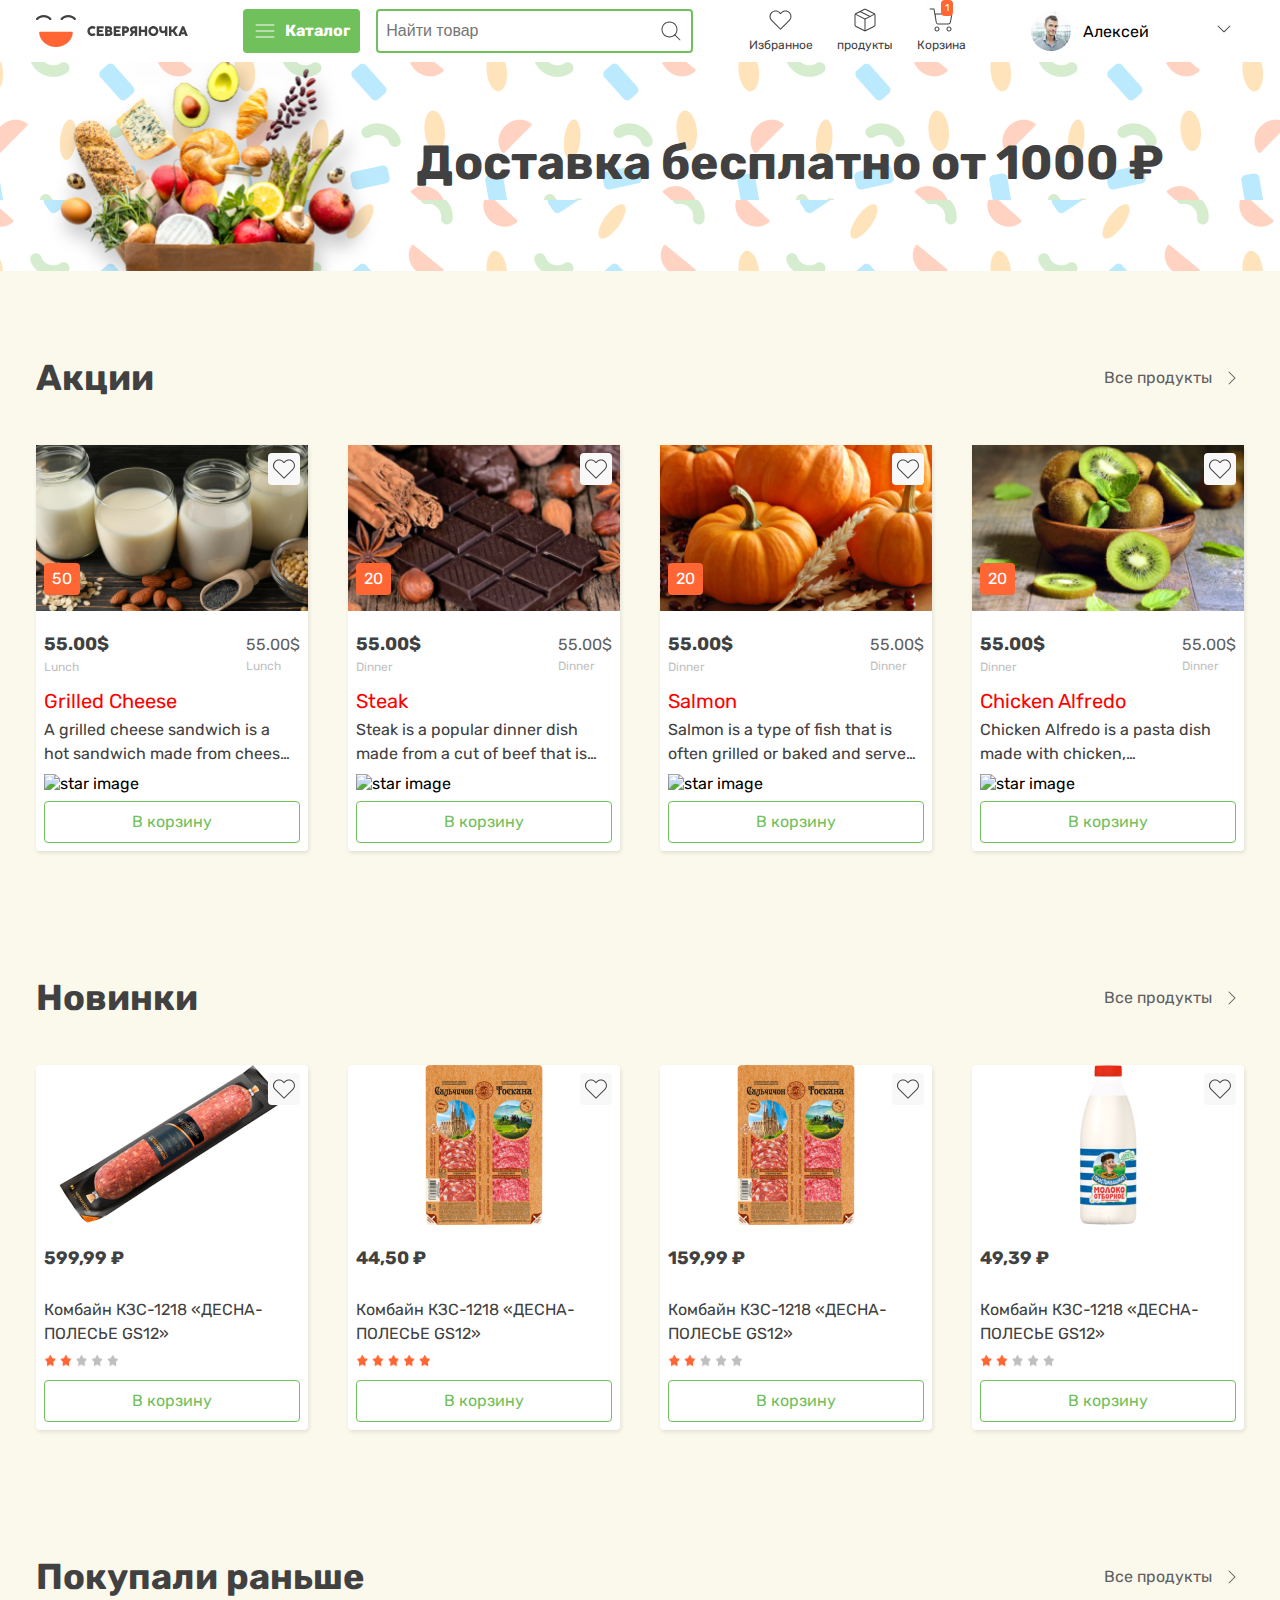
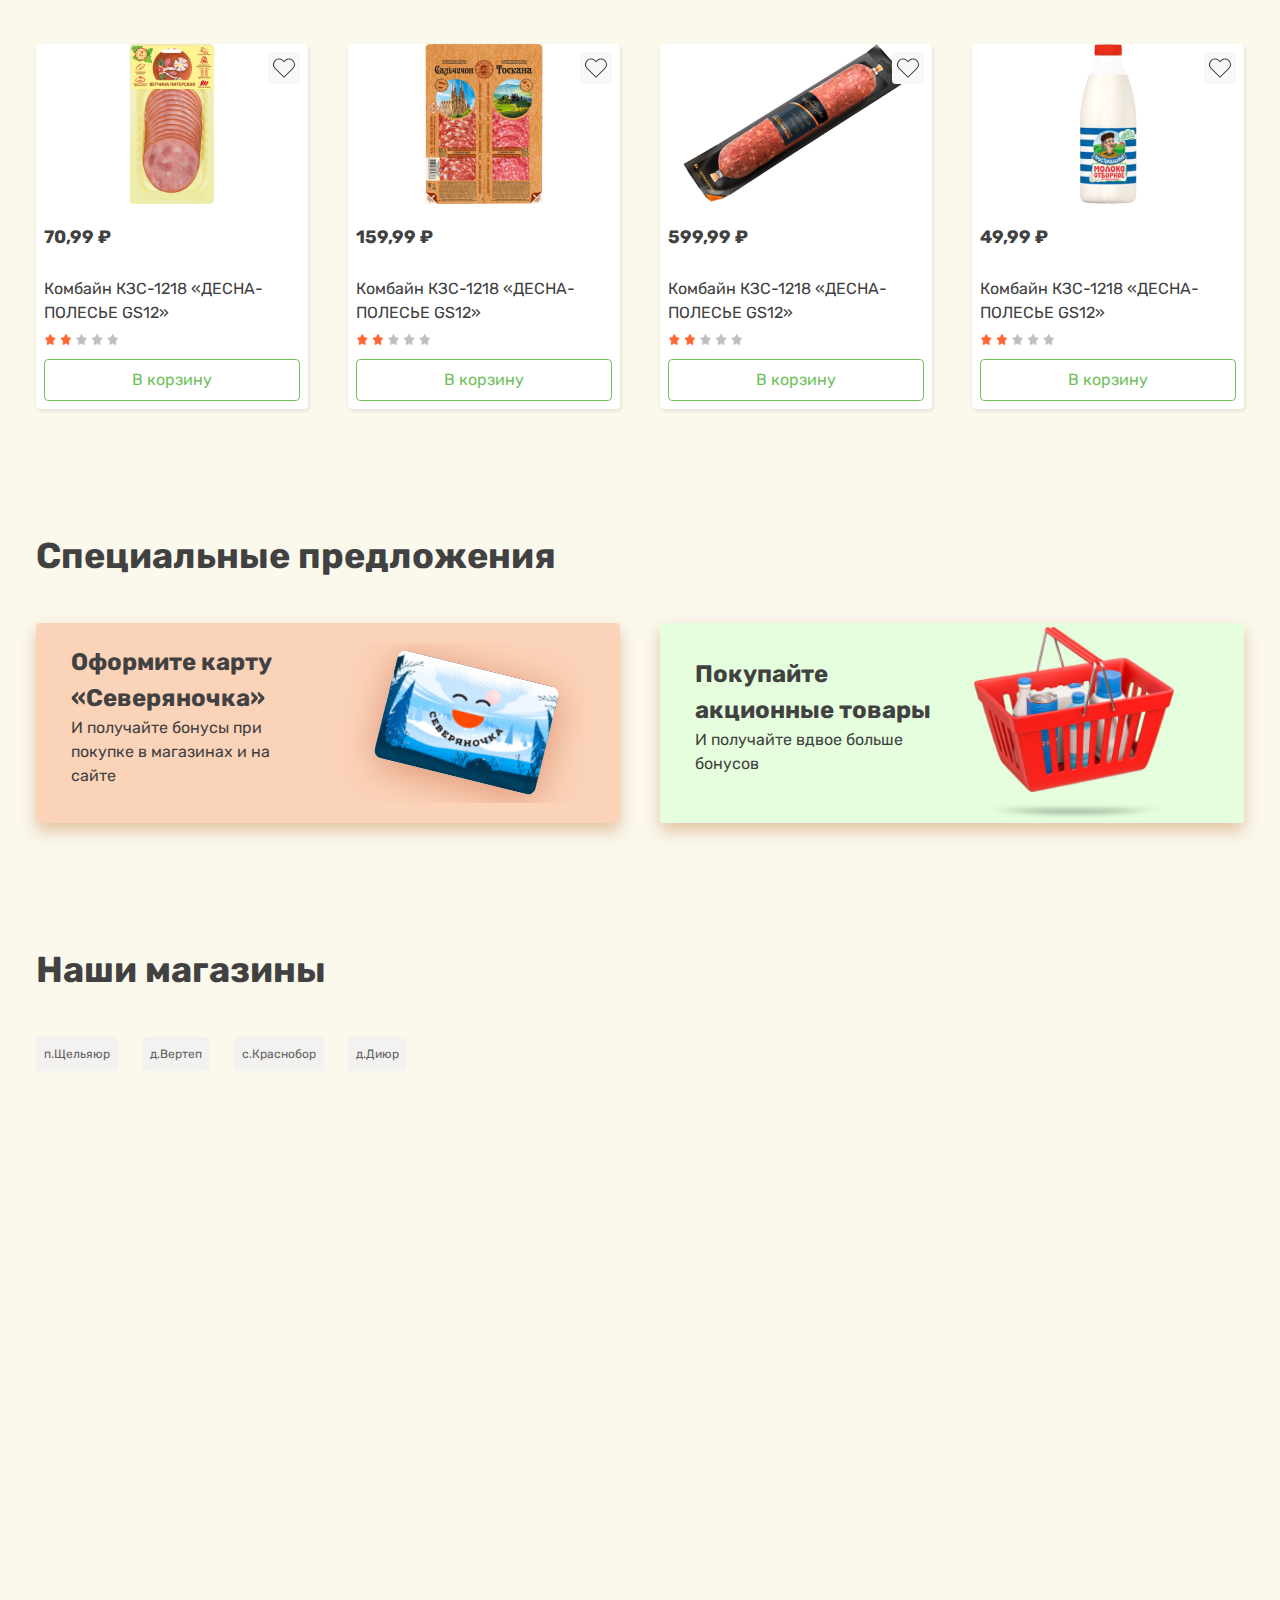
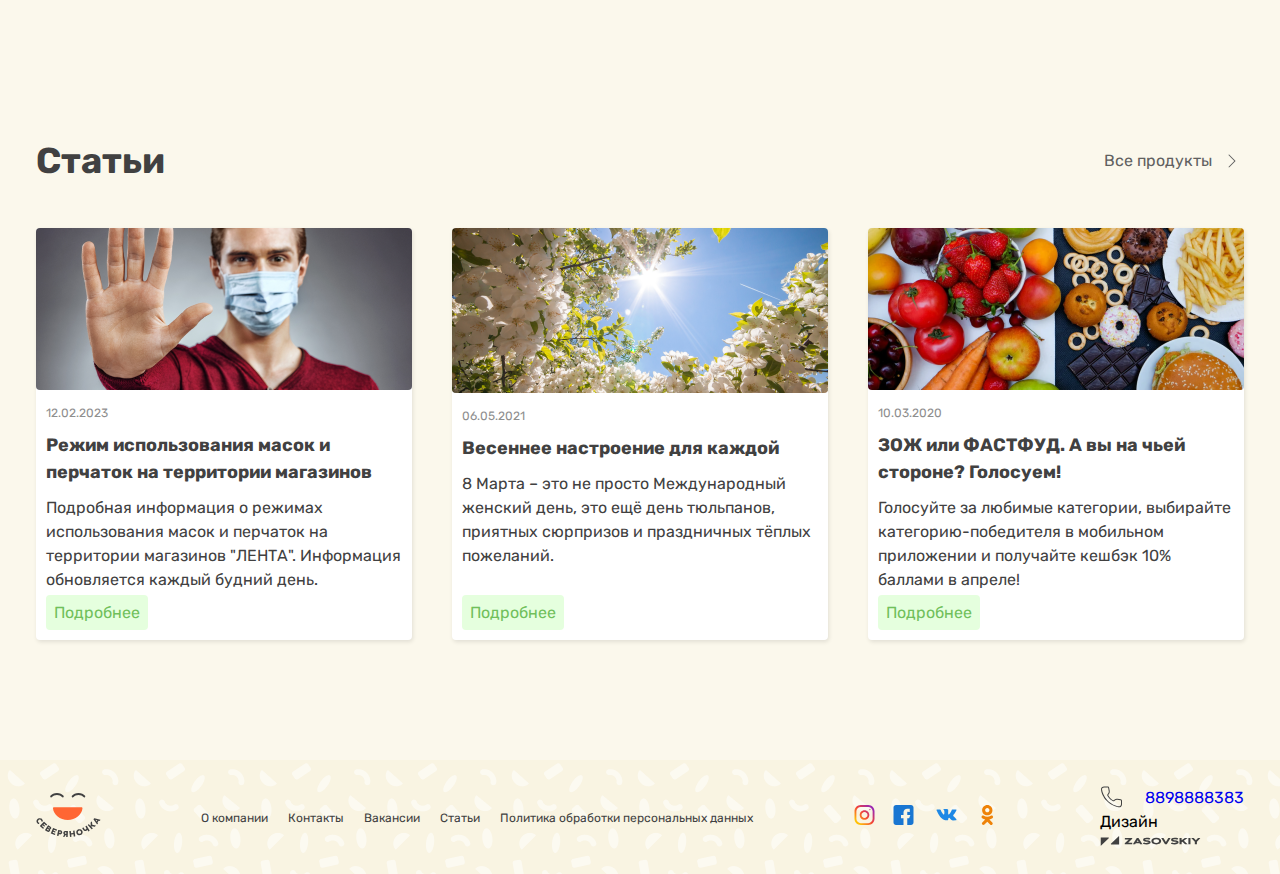
==== index.html @ 38522318 "nimadur" ====
<!DOCTYPE html>
<html lang="en">

<head>
  <meta charset="UTF-8" />
  <meta name="viewport" content="width=device-width, initial-scale=1.0" />
  <link rel="icon"
    href="[data-uri]" />
  <title>E-Commerce</title>
  <link rel="stylesheet" href="/css/index.min.css" />
</head>
<body>
  <header>
    <nav id="navbar">
        <div class="container">
            <div class="navbar__content">
                <img class="navbar__content__image" src="./assets/images/index/mainlogo.svg" alt="" />
                <img class="navbar__content__image2" src="./assets/images/index/mainlogosvg.svg" alt="" />
                <div class="navbar__content__search">
                    <a class="hidden__part Hidden280" href="#">
                        <img src="/assets/images/index/navbarthreelines/feather-icon/menu.svg" alt="" />
                        <h6 class="Hidden950">Каталог</h6>
                    </a>
                    <div class="search">
                        <input type="text" placeholder="Найти товар" />
                        <img class="inputImage" src="./assets/images/index/NavbarSearch/feather-icon/search.svg" alt="" />
                    </div>
                </div>
                <ul class="navbar__content__link">
                    <li>
                        <a href="#"><img src="./assets/images/index/Frame 211.svg" alt="" />
                            <p>Избранное</p>
                        </a>
                    </li>
                    <li>
                        <a href="#"><img src="./assets/images/index/navbarBix.svg" alt="" />
                            <p>продукты</p>
                        </a>
                    </li>
                    <li>
                        <a href="#" class="navbar__content__basket"><span>1</span><img
                                src="./assets/images/index/shopping.basket/feather-icon/shopping-cart.svg" alt="" />
                            <p>Корзина</p>
                        </a>
                    </li>
                </ul>

                <div class="navbar__content__person">
                    <img src="./assets/images/index/navbarperson.svg" alt="" />
                    <p class="Hidden950">Алексей</p>
                </div>
                <a href="#" class="Hidden950"><img src="./assets/images/index/navbarbelow.svg" alt="" /></a>
            </div>
        </div>
    </nav>
  </header>
  <div class="container">
    <div class="catalog hidden__catalog">
      <ul class="catalog__things">
        <li class="catalog__items">
          <a href="" class="catalog__links">Молоко, сыр, яйцо</a>
        </li>
        <li class="catalog__items">
          <a href="" class="catalog__links">Хлеб</a>
        </li>
        <li class="catalog__items">
          <a href="" class="catalog__links">Фрукты и овощи</a>
        </li>
        <li class="catalog__items">
          <a href="" class="catalog__links">Замороженные продукты</a>
        </li>
      </ul>
      <ul class="catalog__things">
        <li class="catalog__items">
          <a href="" class="catalog__links">Напитки</a>
        </li>
        <li class="catalog__items">
          <a href="" class="catalog__links">Кондитерские изделия</a>
        </li>
        <li class="catalog__items">
          <a href="" class="catalog__links">Чай, кофе</a>
        </li>
      </ul>
      <ul class="catalog__things">
        <li class="catalog__items">
          <a href="" class="catalog__links">Бакалея</a>
        </li>
        <li class="catalog__items">
          <a href="" class="catalog__links">Здоровое питание</a>
        </li>
        <li class="catalog__items">
          <a href="" class="catalog__links">Зоотовары</a>
        </li>
      </ul>
      <ul class="catalog__things">
        <li class="catalog__items">
          <a href="" class="catalog__links">Мясо, птица, колбаса</a>
        </li>
        <li class="catalog__items">
          <a href="" class="catalog__links">Детское питание</a>
        </li>
        <li class="catalog__items">
          <a href="" class="catalog__links">Непродовольственные товары</a>
        </li>
      </ul>
    </div>
  </div>

  <main>
    <section id="home">
      <div class="container">
        <div class="home__content">
          <img src="./assets/images/index/homefruits.svg" alt="" />
          <h1>Доставка бесплатно от 1000 ₽</h1>
        </div>
      </div>
    </section>
    <section id="discount">
      <div class="container discount">
        <div class="discount__items">
          <div class="discount__item__top">
            <h1>Акции</h1>
            <a href="#">
              <p>Все продукты</p>
              <img src="./assets/images/index/homerightarray/feather-icon/chevron-right.svg" alt="" />
            </a>
          </div>
          <div class="discount__item__main"></div>
        </div>
        <div class="discount__items special120distance">
          <div class="discount__item__top">
            <h1>Новинки</h1>
            <a href="#">
              <p>Все продукты</p>
              <img src="./assets/images/index/homerightarray/feather-icon/chevron-right.svg" alt="" />
            </a>
          </div>
          <div class="discount__item__main">
            <div class="discount__item__card">
              <img class="discount__item__image" src="./assets/images/index/home1.png" alt="image" />
              <img class="discount__item__heart" src="./assets/images/index/homeheart/feather-icon/heart.svg"
                alt="image" />
              <div class="discount__details">
                <div class="discount__payment">
                  <div class="discount__payment__right">
                    <h2 class="discount__value">599,99 ₽</h2>
                  </div>
                </div>
                <h4>Комбайн КЗС-1218 «ДЕСНА-ПОЛЕСЬЕ GS12»</h4>
                <img class="starimage" src="./assets/images/index/2star.png" alt="star image" />
                <a href="#">В корзину</a>
              </div>
            </div>
            <div class="discount__item__card">
              <img class="discount__item__image" src="./assets/images/index/home2.png" alt="image" />
              <img class="discount__item__heart" src="./assets/images/index/homeheart/feather-icon/heart.svg"
                alt="image" />
              <div class="discount__details">
                <div class="discount__payment">
                  <div class="discount__payment__right">
                    <h2 class="discount__value">44,50 ₽</h2>
                  </div>
                </div>
                <h4>Комбайн КЗС-1218 «ДЕСНА-ПОЛЕСЬЕ GS12»</h4>
                <img class="starimage" src="./assets/images/index/5star.png" alt="star image" />
                <a href="#">В корзину</a>
              </div>
            </div>
            <div class="discount__item__card">
              <img class="discount__item__image" src="./assets/images/index/home2.png" alt="image" />
              <img class="discount__item__heart" src="./assets/images/index/homeheart/feather-icon/heart.svg"
                alt="image" />
              <div class="discount__details">
                <div class="discount__payment">
                  <div class="discount__payment__right">
                    <h2 class="discount__value">159,99 ₽</h2>
                  </div>
                </div>
                <h4>Комбайн КЗС-1218 «ДЕСНА-ПОЛЕСЬЕ GS12»</h4>
                <img class="starimage" src="./assets/images/index/2star.png" alt="star image" />
                <a href="#">В корзину</a>
              </div>
            </div>
            <div class="discount__item__card">
              <img class="discount__item__image" src="./assets/images/index/home4.png" alt="image" />
              <img class="discount__item__heart" src="./assets/images/index/homeheart/feather-icon/heart.svg"
                alt="image" />
              <div class="discount__details">
                <div class="discount__payment">
                  <div class="discount__payment__right">
                    <h2 class="discount__value">49,39 ₽</h2>
                  </div>
                </div>
                <h4>Комбайн КЗС-1218 «ДЕСНА-ПОЛЕСЬЕ GS12»</h4>
                <img class="starimage" src="./assets/images/index/2star.png" alt="star image" />
                <a href="#">В корзину</a>
              </div>
            </div>
          </div>
        </div>
        <div class="discount__items special120distance">
          <div class="discount__item__top">
            <h1>Покупали раньше</h1>
            <a href="#">
              <p>Все продукты</p>
              <img src="./assets/images/index/homerightarray/feather-icon/chevron-right.svg" alt="" />
            </a>
          </div>
          <div class="discount__item__main">
            <div class="discount__item__card">
              <img class="discount__item__image" src="./assets/images/index/home5.png" alt="image" />
              <img class="discount__item__heart" src="./assets/images/index/homeheart/feather-icon/heart.svg"
                alt="image" />
              <div class="discount__details">
                <div class="discount__payment">
                  <div class="discount__payment__right">
                    <h2 class="discount__value">70,99 ₽</h2>
                  </div>
                </div>
                <h4>Комбайн КЗС-1218 «ДЕСНА-ПОЛЕСЬЕ GS12»</h4>
                <img class="starimage" src="./assets/images/index/2star.png" alt="star image" />
                <a href="#">В корзину</a>
              </div>
            </div>
            <div class="discount__item__card">
              <img class="discount__item__image" src="./assets/images/index/home2.png" alt="image" />
              <img class="discount__item__heart" src="./assets/images/index/homeheart/feather-icon/heart.svg"
                alt="image" />
              <div class="discount__details">
                <div class="discount__payment">
                  <div class="discount__payment__right">
                    <h2 class="discount__value">159,99 ₽</h2>
                  </div>
                </div>
                <h4>Комбайн КЗС-1218 «ДЕСНА-ПОЛЕСЬЕ GS12»</h4>
                <img class="starimage" src="./assets/images/index/2star.png" alt="star image" />
                <a href="#">В корзину</a>
              </div>
            </div>
            <div class="discount__item__card">
              <img class="discount__item__image" src="./assets/images/index/home1.png" alt="image" />
              <img class="discount__item__heart" src="./assets/images/index/homeheart/feather-icon/heart.svg"
                alt="image" />
              <div class="discount__details">
                <div class="discount__payment">
                  <div class="discount__payment__right">
                    <h2 class="discount__value">599,99 ₽</h2>
                  </div>
                </div>
                <h4>Комбайн КЗС-1218 «ДЕСНА-ПОЛЕСЬЕ GS12»</h4>
                <img class="starimage" src="./assets/images/index/2star.png" alt="star image" />
                <a href="#">В корзину</a>
              </div>
            </div>
            <div class="discount__item__card">
              <img class="discount__item__image" src="./assets/images/index/home4.png" alt="image" />
              <img class="discount__item__heart" src="./assets/images/index/homeheart/feather-icon/heart.svg"
                alt="image" />
              <div class="discount__details">
                <div class="discount__payment">
                  <div class="discount__payment__right">
                    <h2 class="discount__value">49,99 ₽</h2>
                  </div>
                </div>
                <h4>Комбайн КЗС-1218 «ДЕСНА-ПОЛЕСЬЕ GS12»</h4>
                <img class="starimage" src="./assets/images/index/2star.png" alt="star image" />
                <a href="#">В корзину</a>
              </div>
            </div>
          </div>
        </div>
      </div>
    </section>
    <section id="app">
      <div class="container app">
        <h1>Специальные предложения</h1>
        <div class="app__main">
          <div class="app__main__card">
            <div>
              <h2>Оформите карту «Северяночка»</h2>
              <p>И получайте бонусы при покупке в магазинах и на сайте</p>
            </div>
            <img class="app__main__strangePic" src="./assets/images/index/winterapp.svg" alt="" />
          </div>
          <div class="app__main__card app__second__part">
            <div>
              <h2>Покупайте акционные товары</h2>
              <p>И получайте вдвое больше бонусов</p>
            </div>
            <img src="./assets/images/index/basket.png" alt="" />
          </div>
        </div>
      </div>
    </section>
    <section id="location">
      <div class="container location">
        <h1>Наши магазины</h1>
        <div class="location__main">
          <div class="location__main__items">
            <a href="#">
              <p>п.Щельяюр</p>
            </a>
            <a href="#">
              <p>д.Вертеп</p>
            </a>
            <a href="#">
              <p>с.Краснобор</p>
            </a>
            <a href="#">
              <p>д.Диюр</p>
            </a>
          </div>
          <iframe
            src="https://www.google.com/maps/embed?pb=!1m14!1m8!1m3!1d2997.9853383677932!2d69.19970855847173!3d41.287423557451284!3m2!1i1024!2i768!4f13.1!3m3!1m2!1s0x38ae8b4d7badd3c1%3A0x39fa34f7714fcfca!2s314-Sonli%20Maktabgacha%20Ta%22Lim%20Tashkiloti!5e0!3m2!1sen!2s!4v1706008566794!5m2!1sen!2s"
            width="600" height="450" style="border: 0" allowfullscreen="" loading="lazy"
            referrerpolicy="no-referrer-when-downgrade"></iframe>
        </div>
      </div>
    </section>
    <section id="last">
      <div class="container last">
        <div class="last__item__top">
          <h1>Статьи</h1>
          <a href="#">
            <p>Все продукты</p>
            <img src="./assets/images/index/homerightarray/feather-icon/chevron-right.svg" alt="" />
          </a>
        </div>
        <div class="last__main">
          <div class="last__main__card">
            <img src="./assets/images/index/last1.png" alt="personimage" />
            <div class="last__main__content">
              <h6>12.02.2023</h6>
              <h3>
                Режим использования масок и перчаток на территории магазинов
              </h3>
              <p>
                Подробная информация о режимах использования масок и перчаток
                на территории магазинов "ЛЕНТА". Информация обновляется каждый
                будний день.
              </p>
              <a href="#">Подробнее</a>
            </div>
          </div>
          <div class="last__main__card">
            <img src="./assets/images/index/last2.png" alt="personimage" />
            <div class="last__main__content">
              <h6>06.05.2021</h6>
              <h3>Весеннее настроение для каждой</h3>
              <p>
                8 Марта – это не просто Международный женский день, это ещё
                день тюльпанов, приятных сюрпризов и праздничных тёплых
                пожеланий.
              </p>
              <a href="#">Подробнее</a>
            </div>
          </div>
          <div class="last__main__card">
            <img src="./assets/images/index/last3.png" alt="personimage" />
            <div class="last__main__content">
              <h6>10.03.2020</h6>
              <h3>ЗОЖ или ФАСТФУД. А вы на чьей стороне? Голосуем!</h3>
              <p>
                Голосуйте за любимые категории, выбирайте категорию-победителя
                в мобильном приложении и получайте кешбэк 10% баллами в
                апреле!
              </p>
              <a href="#">Подробнее</a>
            </div>
          </div>
        </div>
      </div>
    </section>
  </main>

  <footer>
    <div class="container">
      <div class="footer">
        <div class="footer__all">
          <a href="#" class="footer__link__items"><img src="./assets/images/index/mainlogosvg.svg" alt="" /></a>
          <ul class="footer__links">
            <li><a href="#" class="footer__link__items">О компании</a></li>
            <li><a href="#" class="footer__link__items">Контакты</a></li>
            <li><a href="#" class="footer__link__items">Вакансии</a></li>
            <li><a href="#" class="footer__link__items">Статьи</a></li>
            <li>
              <a href="#" class="footer__link__items">Политика обработки персональных данных</a>
            </li>
          </ul>
          <ul class="footer__socials">
            <li>
              <a href="#" class="footer__social__network"><img src="./assets/images/index/insta/social/instagram.svg"
                  alt="" /></a>
            </li>
            <li>
              <a href="#" class="footer__social__network"><img src="./assets/images/index/face/social/Group 465.svg"
                  alt="" /></a>
            </li>
            <li>
              <a href="#" class="footer__social__network"><img src="./assets/images/index/wiki/social/vkontakte.svg"
                  alt="" /></a>
            </li>
            <li>
              <a href="#" class="footer__social__network"><img src="./assets/images/index/odnok/social/ok.svg"
                  alt="" /></a>
            </li>
          </ul>
          <div class="footer__socials__next">
            <div class="parts">
              <li>
                <a href="#"><img src="./assets/images/index/phonefooter/feather-icon/phone.svg" alt="" /></a>
              </li>
              <li><a href="#">8898888383</a></li>
            </div>
            <p>Дизайн</p>
            <img src="./assets/images/index/zakovskiy.svg" alt="" />
          </div>
          <ul class="footer__links2">
            <li><a href="#" class="footer__link__items">О компании</a></li>
            <li><a href="#" class="footer__link__items">Контакты</a></li>
            <li><a href="#" class="footer__link__items">Вакансии</a></li>
            <li><a href="#" class="footer__link__items">Статьи</a></li>
            <li>
              <a href="#" class="footer__link__items">Политика обработки персональных данных</a>
            </li>
          </ul>
        </div>
        <div class="footer__special">
          <ul class="footer__content__link">
            <li>
              <a class="footer__link__bottom" href="#"><img src="/assets/images/index/blackthree.svg" alt="" />
                <h6>Каталог</h6>
              </a>
            </li>
            <li>
              <a href="#"><img src="./assets/images/index/Frame 211.svg" alt="" />
                <p>Избранное</p>
              </a>
            </li>
            <li>
              <a href="#"><img src="./assets/images/index/navbarBix.svg" alt="" />
                <p>продукты</p>
              </a>
            </li>
            <li>
              <a href="#" class="footer__content__basket"><span>1</span><img
                  src="./assets/images/index/shopping.basket/feather-icon/shopping-cart.svg" alt="" />
                <p>Корзина</p>
              </a>
            </li>
          </ul>
          <div class="footer__content__person">
            <img src="./assets/images/index/navbarperson.svg" alt="" />
          </div>
        </div>
      </div>
    </div>
  </footer>
  <script src="./js/main.js"></script>
  <script src="js/product-data.js"></script>
  <script src="js/home.js"></script>
</body>
</html>
---- css/index.min.css ----
@import"https://fonts.googleapis.com/css2?family=Rubik&display=swap";*,*::after,*::before{margin:0;padding:0;-webkit-box-sizing:border-box;box-sizing:border-box;list-style-type:none;text-decoration:none}.container{max-width:1248px;width:100%;margin-left:auto;margin-right:auto;padding-left:20px;padding-right:20px}body{scroll-behavior:smooth}*{margin:0;padding:0}body{font-family:Rubik}ul,a{list-style-type:none}a{text-decoration:none}button{background:rgba(0,0,0,0);border:none;cursor:pointer}footer{background-image:url("../../assets/images/index/footerbg.png");background-color:#f9f4e2}.footer{padding:24px 0;-webkit-box-pack:justify;-ms-flex-pack:justify;justify-content:space-between}.footer__all{display:-webkit-box;display:-ms-flexbox;display:flex;-webkit-box-pack:justify;-ms-flex-pack:justify;justify-content:space-between;gap:20px;-webkit-box-align:center;-ms-flex-align:center;align-items:center;padding-bottom:49px}@media(min-width: 680px){.footer__all{padding-bottom:0}}@media(max-width: 700px){.footer__all{display:-webkit-box;display:-ms-flexbox;display:flex;-ms-flex-wrap:wrap;flex-wrap:wrap;-webkit-box-align:center;-ms-flex-align:center;align-items:center;justify-items:center;-ms-flex-item-align:center;align-self:center}}.footer__links{display:-webkit-box;display:-ms-flexbox;display:flex;gap:20px;-ms-flex-wrap:wrap;flex-wrap:wrap}@media(max-width: 700px){.footer__links{display:none}}.footer__links a{color:#414141;font-size:12px;line-height:150%}.footer__links2{display:none}@media(max-width: 700px){.footer__links2{display:-webkit-box;display:-ms-flexbox;display:flex;gap:16px;-ms-flex-wrap:wrap;flex-wrap:wrap}}.footer__links2 a{color:#414141;font-size:12px;line-height:150%}.footer__socials{display:grid;gap:40px;-webkit-box-align:center;-ms-flex-align:center;align-items:center;grid-template-columns:repeat(4, 1fr);gap:16px}@media(max-width: 1120px){.footer__socials{display:grid;gap:10px;-webkit-box-align:center;-ms-flex-align:center;align-items:center;grid-template-columns:repeat(2, auto)}}.footer__last{display:-webkit-box;display:-ms-flexbox;display:flex;gap:8px;-webkit-box-pack:end;-ms-flex-pack:end;justify-content:end}.footer__last p{color:#414141;font-size:12px;line-height:150%}.footer__special{display:none;-webkit-box-align:center;-ms-flex-align:center;align-items:center;-webkit-box-pack:justify;-ms-flex-pack:justify;justify-content:space-between}@media(max-width: 680px){.footer__special{display:-webkit-box;display:-ms-flexbox;display:flex;position:fixed;width:100%;gap:10px;bottom:0;padding:10px;right:0;background-color:#fff}}.footer__special__image{padding:10px;-webkit-box-align:center;-ms-flex-align:center;align-items:center;background-color:#70c05b;border-radius:4px}.footer__special__image a{color:#fff;text-align:center;font-size:34px;line-height:150%}.footer .footer__link__items img{max-width:90px;width:100%}.footer__content__link{text-align:center;max-width:400px;padding:0 10px;width:100%;display:-webkit-box;display:-ms-flexbox;display:flex;-webkit-box-pack:justify;-ms-flex-pack:justify;justify-content:space-between}.footer__content__link h6,.footer__content__link p{color:#414141;text-align:center;font-size:8px;line-height:150%}.footer__content li a{text-align:center}.footer__content__basket{position:relative}.footer__content__basket span{position:absolute;top:-17px;right:0px;font-size:10px;color:#fff;background-color:#f63;padding:2px 4px;border-radius:4px}.footer__content__person{display:-webkit-box;display:-ms-flexbox;display:flex;-webkit-box-align:center;-ms-flex-align:center;align-items:center;gap:12px}.parts{display:-webkit-box;display:-ms-flexbox;display:flex;gap:20px;-webkit-box-align:center;-ms-flex-align:center;align-items:center}.navbar__content,.navbar__content__link,.navbar__content__search,.navbar__content__person,.search{display:-webkit-box;display:-ms-flexbox;display:flex;-webkit-box-align:center;-ms-flex-align:center;align-items:center;text-align:center;-webkit-box-pack:justify;-ms-flex-pack:justify;justify-content:space-between}nav{background-color:#fff;position:fixed;width:100%;z-index:1}.search{max-width:344px;width:100%;-webkit-box-pack:justify;-ms-flex-pack:justify;justify-content:space-between;border:2px solid #70c05b;padding:8px;border-radius:4px}.navbar__content{-webkit-box-pack:justify;-ms-flex-pack:justify;justify-content:space-between;padding:8px 0px;-webkit-box-align:center;-ms-flex-align:center;align-items:center;gap:20px}.navbar__content__link{display:none;gap:24px}@media(min-width: 680px){.navbar__content__link{display:-webkit-box;display:-ms-flexbox;display:flex}}.navbar__content__person{gap:12px;padding-left:10px;display:none}@media(min-width: 680px){.navbar__content__person{display:-webkit-box;display:-ms-flexbox;display:flex}}.navbar__content__basket{position:relative}.navbar__content__basket span{position:absolute;top:-17px;right:13px;font-size:10px;color:#fff;background-color:#f63;padding:2px 4px;border-radius:4px}.navbar__content__search{max-width:345px;width:100%}@media(min-width: 950px){.navbar__content__search{max-width:450px;width:100%}}.navbar__content__search a{padding:10px;margin-right:16px;border-radius:4px;display:-webkit-box;display:-ms-flexbox;display:flex;gap:8px;-webkit-box-align:center;-ms-flex-align:center;align-items:center;background-color:#70c05b;display:none}@media(min-width: 680px){.navbar__content__search a{display:-webkit-box;display:-ms-flexbox;display:flex}}.navbar__content__search h6{color:#fff;font-size:16px;line-height:150%}input{max-width:345px;width:100%;outline:none;border:none;font-size:16px}ul li p{font-size:12px;font-style:normal;line-height:150%;color:#414141}.navbar__content__image{display:none}@media(min-width: 1070px){.navbar__content__image{display:block}}.navbar__content__image2{display:block}@media(min-width: 1070px){.navbar__content__image2{display:none}}.navbar__content .Hidden950{display:none}@media(min-width: 950px){.navbar__content .Hidden950{display:block}}.hidden__catalog{display:none;-webkit-transition:1s;transition:1s}.show-catalog{-webkit-transition:1s;transition:1s;display:grid;gap:20px;-webkit-box-align:start;-ms-flex-align:start;align-items:start;grid-template-columns:repeat(4, auto);padding:80px 0 16px;-webkit-box-pack:justify;-ms-flex-pack:justify;justify-content:space-between}@media(max-width: 900px){.show-catalog{display:grid;gap:20px;-webkit-box-align:start;-ms-flex-align:start;align-items:start;grid-template-columns:repeat(2, auto)}}@media(max-width: 450px){.show-catalog{display:grid;gap:10px;-webkit-box-align:star;-ms-flex-align:star;align-items:star;grid-template-columns:repeat(2, auto)}}@media(max-width: 340px){.show-catalog{display:grid;gap:10px;-webkit-box-align:start;-ms-flex-align:start;align-items:start;grid-template-columns:repeat(1, auto)}}.show-catalog .catalog__items{margin-bottom:24px}@media(max-width: 380px){.show-catalog .catalog__items{margin-bottom:5px}}.show-catalog .catalog__links{color:#414141;font-size:16px;font-weight:700;line-height:150%}@media(max-width: 500px){.show-catalog .catalog__links{font-size:12px}}.show-catalog .catalog__links:hover{color:red;-webkit-transition:.5s;transition:.5s}#home{padding-top:55px;background-image:url("../../assets/images/index/homebackground.png")}.home__content{display:-webkit-box;display:-ms-flexbox;display:flex;-webkit-box-align:center;-ms-flex-align:center;align-items:center;gap:18px}@media(max-width: 650px){.home__content{display:block;text-align:center}}.home__content img{max-width:30%;width:100%}@media(max-width: 650px){.home__content img{max-width:50%;width:100%;margin-bottom:10px}}.home__content h1{color:#414141;text-align:center;font-size:48px;font-weight:700;line-height:150%}@media(max-width: 1130px){.home__content h1{font-size:32px}}@media(max-width: 895px){.home__content h1{font-size:25px}}@media(max-width: 430px){.home__content h1{font-size:20px}}#discount{padding:80px 0 120px;background-color:#fbf8ec}.discount__item__top{margin-bottom:40px;display:-webkit-box;display:-ms-flexbox;display:flex;-webkit-box-pack:justify;-ms-flex-pack:justify;justify-content:space-between}.discount h1{color:#414141;font-size:36px;font-weight:700;line-height:150%}@media(max-width: 550px){.discount h1{font-size:25px}}@media(max-width: 280px){.discount h1{font-size:18px}}.discount a{display:-webkit-box;display:-ms-flexbox;display:flex;-webkit-box-align:center;-ms-flex-align:center;align-items:center;gap:8px}.discount a p{color:#606060;font-size:16px;line-height:150%}@media(max-width: 550px){.discount a p{font-size:12px}}@media(max-width: 280px){.discount a p{font-size:8px}}.discount__item__card{max-height:500px;height:100%;position:relative;background-color:#fff;border-radius:4px;-webkit-box-shadow:1px 2px 4px 0px rgba(0,0,0,.1);box-shadow:1px 2px 4px 0px rgba(0,0,0,.1)}.discount__item__card h6{position:absolute;top:118px;left:8px;padding:4px 8px;background-color:#f63;border-radius:4px;color:#fff;font-size:16px;font-weight:400;line-height:150%}.discount__item__heart{position:absolute;top:8px;right:8px;padding:4px;background-color:#f9f8f8;border-radius:4px}.discount__item__image{max-width:500px;width:100%;margin-left:auto;margin-right:auto}.discount__item__main{display:grid;gap:40px;-webkit-box-align:center;-ms-flex-align:center;align-items:center;grid-template-columns:repeat(4, 1fr)}@media(max-width: 1100px){.discount__item__main{display:grid;gap:20px;-webkit-box-align:center;-ms-flex-align:center;align-items:center;grid-template-columns:repeat(3, 1fr)}}@media(max-width: 710px){.discount__item__main{display:grid;gap:20px;-webkit-box-align:center;-ms-flex-align:center;align-items:center;grid-template-columns:repeat(2, 1fr)}}@media(max-width: 484px){.discount__item__main{display:grid;gap:40px;-webkit-box-align:center;-ms-flex-align:center;align-items:center;grid-template-columns:repeat(1, auto)}}.discount__details{padding:8px}.discount__details img{padding:8px 0}.discount__details h4{color:#414141;font-size:16px;line-height:150%;font-weight:400}@media(max-width: 1090px){.discount__details h4{font-size:12px}}.discount__details a{color:#70c05b;font-size:16px;line-height:150%;text-align:center;-webkit-box-pack:center;-ms-flex-pack:center;justify-content:center;border-radius:4px;padding:8px;border:1px solid #70c05b}.discount__details a:hover{background-color:#f63;-webkit-transition:.5s;transition:.5s;color:#fff;border:none}.discount__payment{display:-webkit-box;display:-ms-flexbox;display:flex;-webkit-box-pack:justify;-ms-flex-pack:justify;justify-content:space-between;-webkit-box-align:center;-ms-flex-align:center;align-items:center;padding:8px 0}.discount__payment h2,.discount__payment h3,.discount__payment p{color:#414141;font-size:18px;font-weight:700;line-height:150%}.discount__payment p{color:#bfbfbf;font-size:12px;font-weight:400}.discount__payment h3{color:#606060;font-size:16px;font-weight:400}.discount__value{margin-bottom:18px}.special120distance{margin-top:120px}h4{max-width:252px;display:-webkit-box;-webkit-box-orient:vertical;-webkit-line-clamp:2;overflow:hidden}.starimage{max-width:200px;height:30px}#app{background-color:#fbf8ec;padding-bottom:120px}.app h1{color:#414141;font-size:36px;font-weight:700;line-height:150%;padding-bottom:40px}@media(max-width: 550px){.app h1{font-size:25px}}@media(max-width: 280px){.app h1{font-size:18px}}.app__main{display:grid;gap:40px;-webkit-box-align:center;-ms-flex-align:center;align-items:center;grid-template-columns:repeat(2, 1fr)}@media(max-width: 660px){.app__main{display:grid;gap:40px;-webkit-box-align:center;-ms-flex-align:center;align-items:center;grid-template-columns:repeat(1, auto)}}.app__main__strangePic{max-width:248px !important;width:100% !important}.app__main__card{max-height:200px;height:100%;padding:8px 35px;-webkit-box-align:center;-ms-flex-align:center;align-items:center;background-color:#fbd3b9;display:-webkit-box;display:-ms-flexbox;display:flex;gap:21px;border-radius:7px;overflow:hidden;border-radius:4px;-webkit-box-shadow:0px 8px 16px 0px rgba(202,147,96,.5);box-shadow:0px 8px 16px 0px rgba(202,147,96,.5)}.app__main__card img{max-width:200px;width:100%}.app h2,.app p{color:#414141;font-size:24px;font-weight:700;line-height:150%;max-width:258px;width:100%}.app h2{padding-top:22px}@media(max-width: 900px){.app h2{font-size:18px}}@media(max-width: 500px){.app h2{font-size:14px}}.app p{font-size:16px;font-weight:400;line-height:150%;padding-bottom:36px}@media(max-width: 900px){.app p{font-size:12px}}.app__second__part{background-color:#e5ffde}.description{font-size:20px;margin:5px 0;color:red}#location{background-color:#fbf8ec;padding-bottom:120px}#location h1{color:#414141;font-size:36px;font-weight:700;line-height:150%;padding-bottom:40px}@media(max-width: 550px){#location h1{font-size:25px}}@media(max-width: 280px){#location h1{font-size:18px}}.location__main__items{display:-webkit-box;display:-ms-flexbox;display:flex;gap:24px;margin-bottom:24px;-ms-flex-wrap:wrap;flex-wrap:wrap}@media(max-width: 430px){.location__main__items{gap:10px}}.location__main__items p{color:#606060;font-size:12px;line-height:150%;padding:8px;background-color:#f3f2f1;border-radius:4px}.location__main__items p:hover{background-color:#70c05b;color:#fff}iframe{max-width:100vw;width:100%;height:57.1428571429vh;border-radius:20px}#last{background-color:#fbf8ec;padding-bottom:120px}#last h1{color:#414141;font-size:36px;font-weight:700;line-height:150%}@media(max-width: 550px){#last h1{font-size:25px}}@media(max-width: 280px){#last h1{font-size:18px}}.last__item__top{margin-bottom:40px;display:-webkit-box;display:-ms-flexbox;display:flex;-webkit-box-align:center;-ms-flex-align:center;align-items:center;-webkit-box-pack:justify;-ms-flex-pack:justify;justify-content:space-between}.last__item__top a{display:-webkit-box;display:-ms-flexbox;display:flex;-webkit-box-align:center;-ms-flex-align:center;align-items:center;gap:8px}.last__item__top a p{color:#606060;font-size:16px;line-height:150%}@media(max-width: 550px){.last__item__top a p{font-size:12px}}@media(max-width: 280px){.last__item__top a p{font-size:8px}}.last__main{display:grid;gap:24px;-webkit-box-align:center;-ms-flex-align:center;align-items:center;grid-template-columns:repeat(3, auto);gap:40px;-ms-flex-wrap:wrap;flex-wrap:wrap;-webkit-box-pack:center;-ms-flex-pack:center;justify-content:center}@media(max-width: 1000px){.last__main{display:grid;gap:15px;-webkit-box-align:center;-ms-flex-align:center;align-items:center;grid-template-columns:repeat(3, auto)}}@media(max-width: 900px){.last__main{display:grid;gap:35px;-webkit-box-align:center;-ms-flex-align:center;align-items:center;grid-template-columns:repeat(2, auto)}}@media(max-width: 700px){.last__main{display:grid;gap:15px;-webkit-box-align:center;-ms-flex-align:center;align-items:center;grid-template-columns:repeat(2, auto)}}@media(max-width: 530px){.last__main{display:grid;gap:35px;-webkit-box-align:center;-ms-flex-align:center;align-items:center;grid-template-columns:repeat(1, auto)}}.last__main__card{-webkit-box-shadow:1px 2px 4px 0px rgba(0,0,0,.1);box-shadow:1px 2px 4px 0px rgba(0,0,0,.1);background-color:#fff;border-radius:4px;max-height:600px;height:100%;position:relative}.last__main__card h6,.last__main__card p,.last__main__card h3{color:#8f8f8f;font-size:12px;font-weight:400;line-height:150%}.last__main__card h3{color:#414141;font-size:18px;font-weight:700;margin:10px 0}.last__main__card p{color:#414141;font-size:16px;margin-bottom:10px;padding-bottom:20px}.last__main__card a{position:absolute;bottom:10px;left:10px;color:#70c05b;font-size:16px;padding:8px;background-color:#e5ffde;border-radius:4px}.last__main__card a:hover{background-color:#70c05b;color:#fff;-webkit-transition:0,5s;transition:0,5s}.last__main__card img{max-width:376px;width:100%;border-radius:4px}.last__main__content{padding:10px;margin-bottom:8px;max-width:376px}
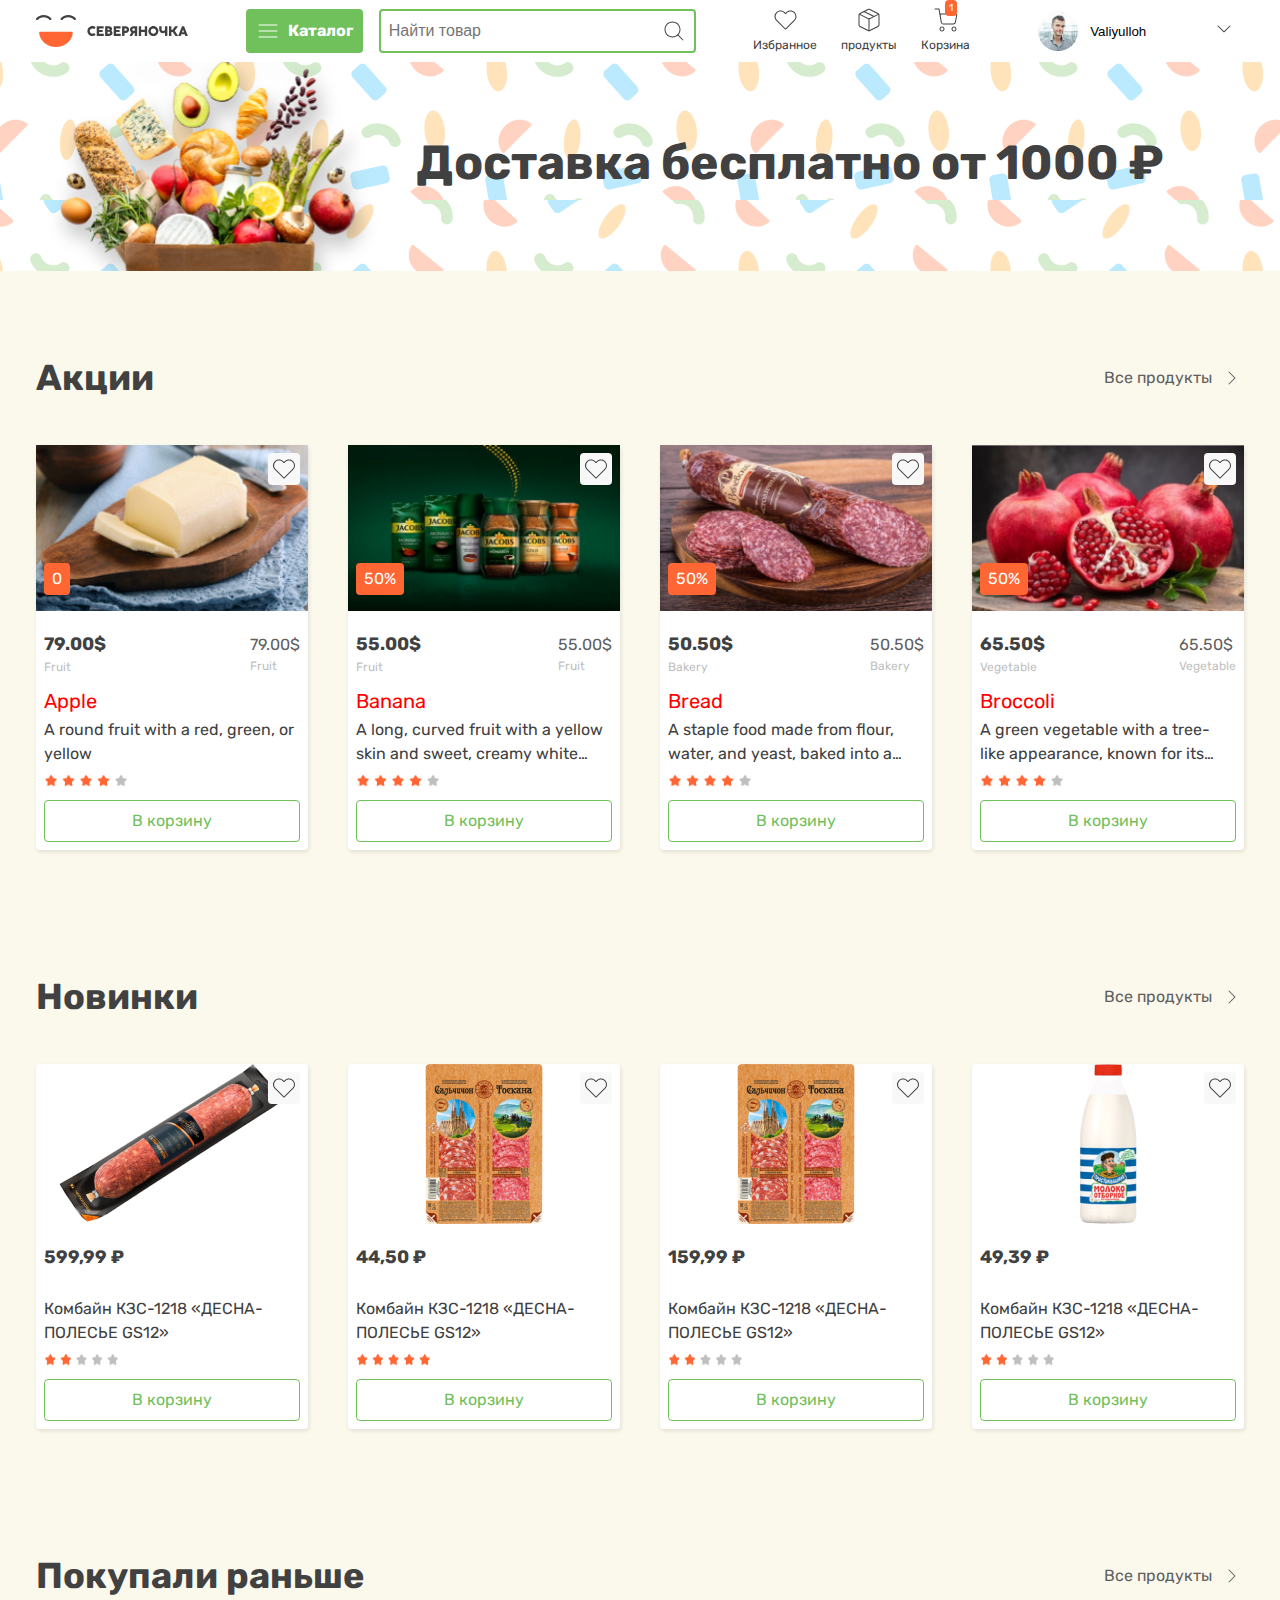
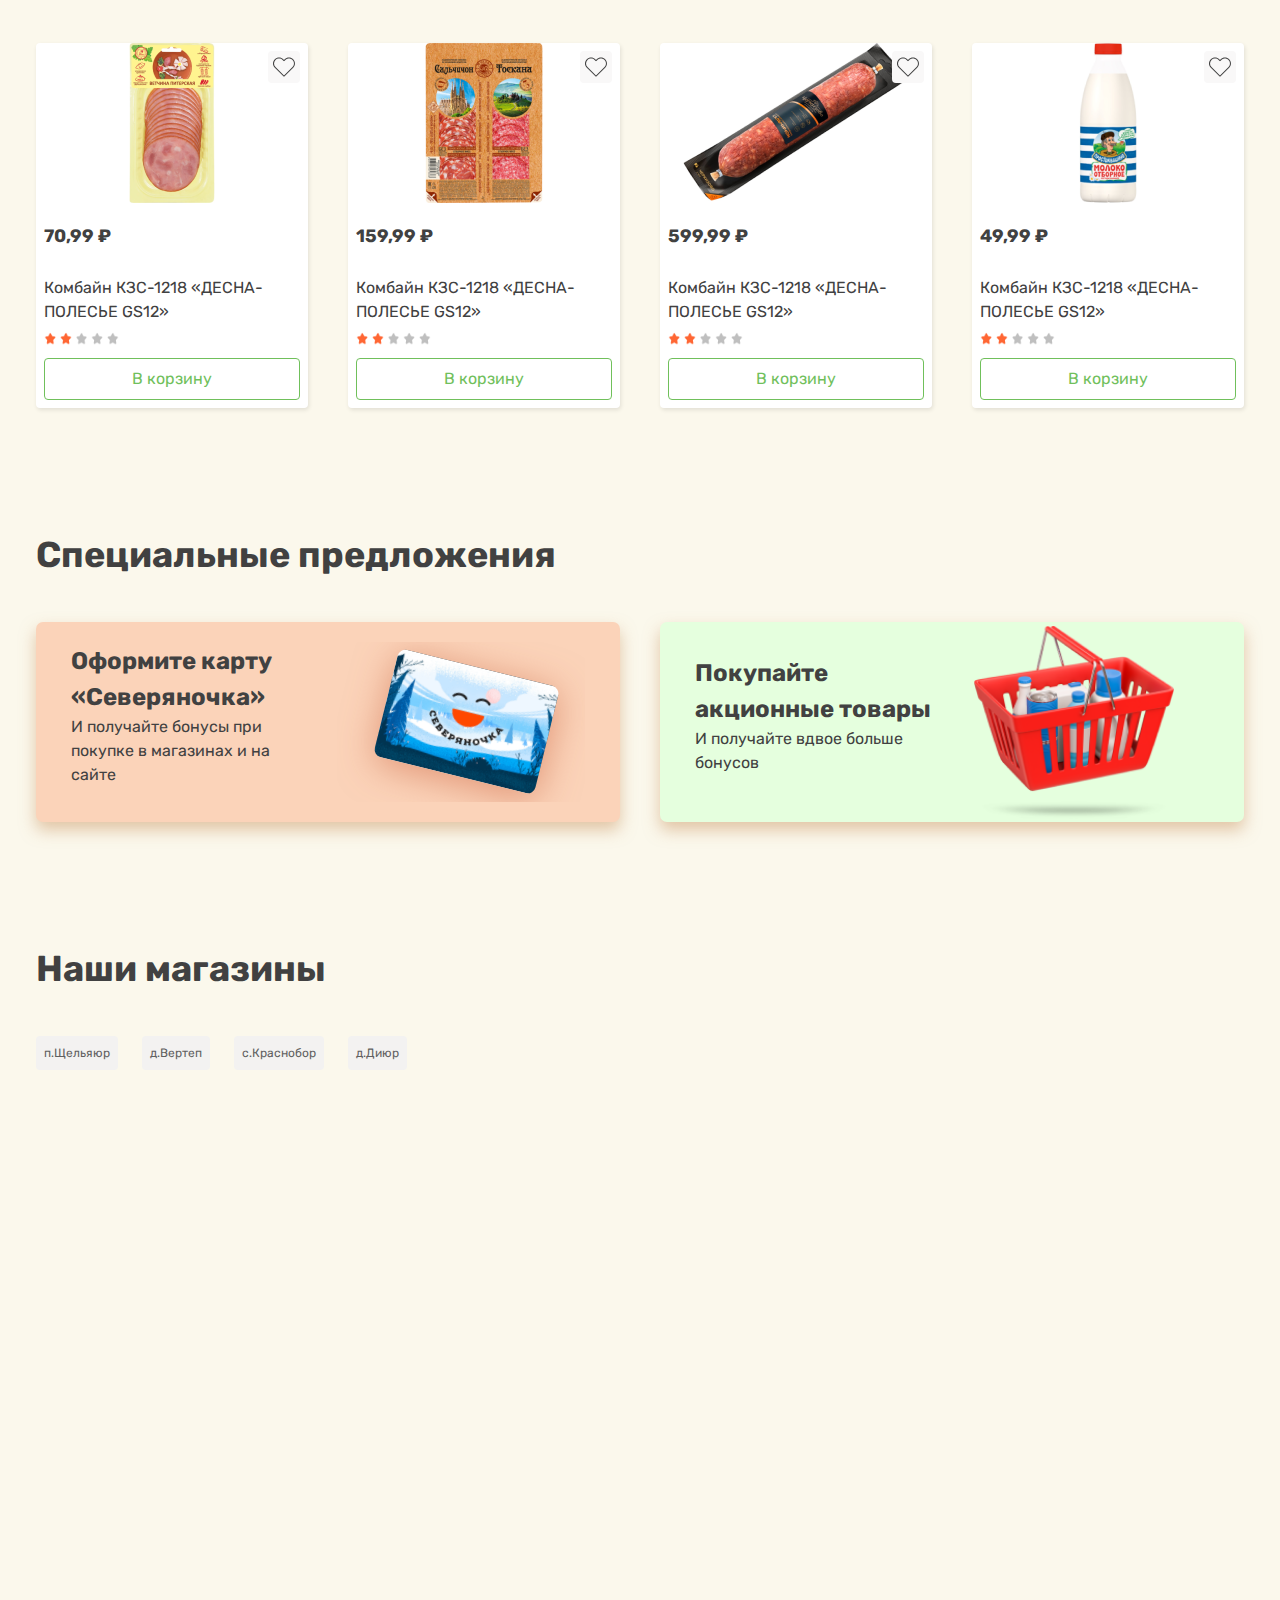
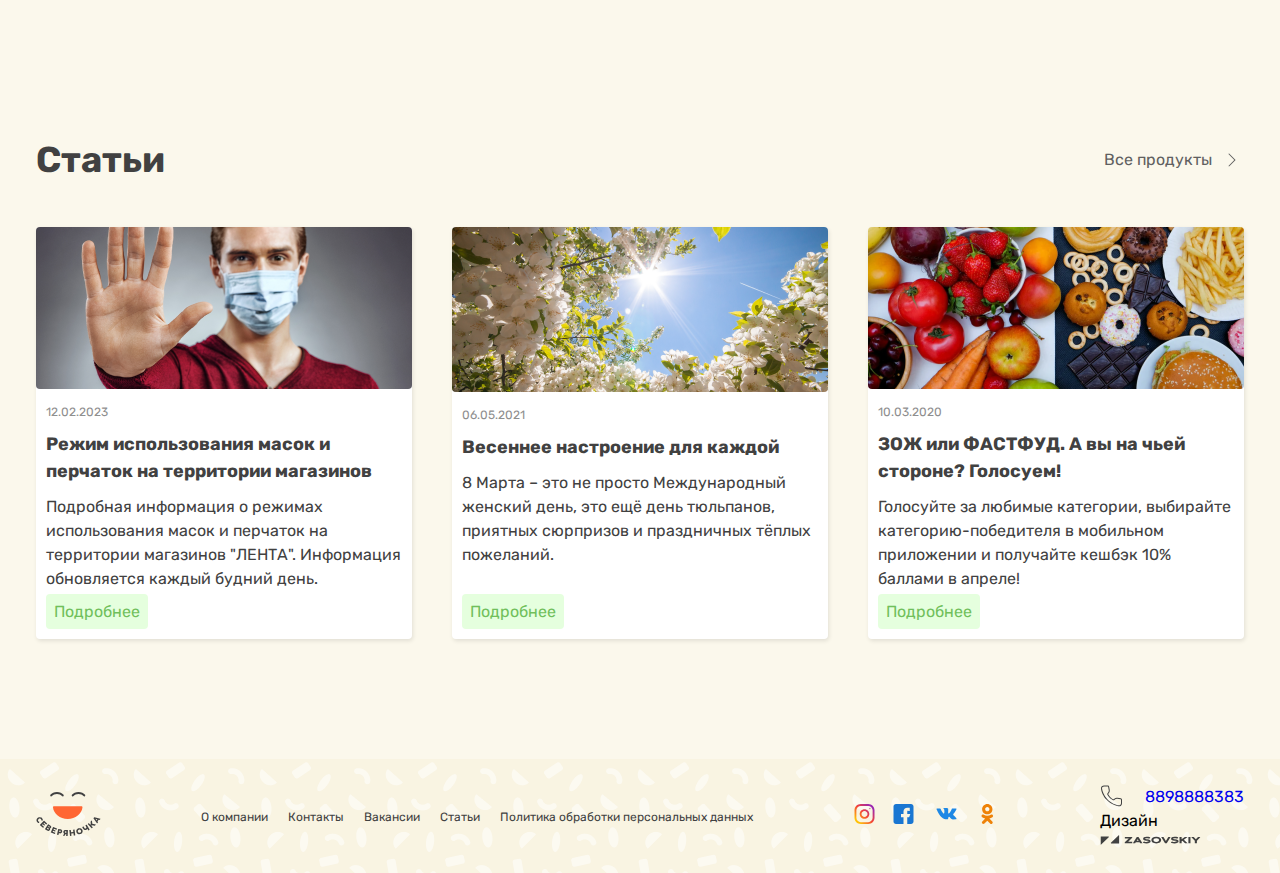
==== commit d24b0868: "oxshamadi" ====
--- a/index.html
+++ b/index.html
@@ -1,13 +1,11 @@
 <!DOCTYPE html>
 <html lang="en">
-
 <head>
-  <meta charset="UTF-8" />
-  <meta name="viewport" content="width=device-width, initial-scale=1.0" />
-  <link rel="icon"
-    href="[data-uri]" />
+  <meta charset="UTF-8">
+  <meta name="viewport" content="width=device-width, initial-scale=1.0">
+  <link rel="icon" href="[data-uri]" />
   <title>E-Commerce</title>
-  <link rel="stylesheet" href="/css/index.min.css" />
+  <link rel="stylesheet" href="./sass/main/index.css" />
 </head>
 <body>
   <header>
@@ -33,7 +31,7 @@
                         </a>
                     </li>
                     <li>
-                        <a href="#"><img src="./assets/images/index/navbarBix.svg" alt="" />
+                        <a href="./pages/products.html"><img src="./assets/images/index/navbarBix.svg" alt="" />
                             <p>продукты</p>
                         </a>
                     </li>
@@ -45,10 +43,10 @@
                     </li>
                 </ul>
 
-                <div class="navbar__content__person">
+                <button id="btn-open" class="navbar__content__person">
                     <img src="./assets/images/index/navbarperson.svg" alt="" />
-                    <p class="Hidden950">Алексей</p>
-                </div>
+                    <p class="Hidden950">Valiyulloh</p>
+                </button>
                 <a href="#" class="Hidden950"><img src="./assets/images/index/navbarbelow.svg" alt="" /></a>
             </div>
         </div>
@@ -58,7 +56,7 @@
     <div class="catalog hidden__catalog">
       <ul class="catalog__things">
         <li class="catalog__items">
-          <a href="" class="catalog__links">Молоко, сыр, яйцо</a>
+          <a href="./pages/product.html" class="catalog__links">Молоко, сыр, яйцо</a>
         </li>
         <li class="catalog__items">
           <a href="" class="catalog__links">Хлеб</a>
@@ -120,7 +118,7 @@
         <div class="discount__items">
           <div class="discount__item__top">
             <h1>Акции</h1>
-            <a href="#">
+            <a href="./pages/products.html">
               <p>Все продукты</p>
               <img src="./assets/images/index/homerightarray/feather-icon/chevron-right.svg" alt="" />
             </a>
@@ -130,7 +128,7 @@
         <div class="discount__items special120distance">
           <div class="discount__item__top">
             <h1>Новинки</h1>
-            <a href="#">
+            <a href="./pages/products.html">
               <p>Все продукты</p>
               <img src="./assets/images/index/homerightarray/feather-icon/chevron-right.svg" alt="" />
             </a>
@@ -201,7 +199,7 @@
         <div class="discount__items special120distance">
           <div class="discount__item__top">
             <h1>Покупали раньше</h1>
-            <a href="#">
+            <a href="./pages/products.html">
               <p>Все продукты</p>
               <img src="./assets/images/index/homerightarray/feather-icon/chevron-right.svg" alt="" />
             </a>
@@ -456,8 +454,14 @@
       </div>
     </div>
   </footer>
+  <div class="autorization">
+    <div class="autorization-content">
+      <button id="btn-close"><img style="width: 24px; height: 24px; position: absolute; right: 0;" src="./assets/images/products/x-mark.png" alt=""></button>
+      <h2>Вход</h2>
+    </div>
+  </div>
   <script src="./js/main.js"></script>
-  <script src="js/product-data.js"></script>
-  <script src="js/home.js"></script>
+  <script src="./js/product-data.js"></script>
+  <script src="./js/home.js"></script>
 </body>
 </html>--- a/sass/main/index.css
+++ b/sass/main/index.css
@@ -0,0 +1,992 @@
+@import url("https://fonts.googleapis.com/css2?family=Rubik&display=swap");
+*,
+*::after,
+*::before {
+  margin: 0;
+  padding: 0;
+  box-sizing: border-box;
+  list-style-type: none;
+  text-decoration: none;
+}
+
+.container {
+  max-width: 1248px;
+  width: 100%;
+  margin-left: auto;
+  margin-right: auto;
+  padding-left: 20px;
+  padding-right: 20px;
+}
+
+body {
+  scroll-behavior: smooth;
+}
+
+* {
+  margin: 0;
+  padding: 0;
+}
+
+body {
+  font-family: Rubik;
+}
+
+ul, a {
+  list-style-type: none;
+}
+
+a {
+  text-decoration: none;
+}
+
+button {
+  background: transparent;
+  border: none;
+  cursor: pointer;
+}
+
+footer {
+  background-image: url("../../assets/images/index/footerbg.png");
+  background-color: #f9f4e2;
+}
+
+.footer {
+  padding: 24px 0;
+  justify-content: space-between;
+}
+.footer__all {
+  display: flex;
+  justify-content: space-between;
+  gap: 20px;
+  align-items: center;
+  padding-bottom: 49px;
+}
+@media (min-width: 680px) {
+  .footer__all {
+    padding-bottom: 0;
+  }
+}
+@media (max-width: 700px) {
+  .footer__all {
+    display: flex;
+    flex-wrap: wrap;
+    align-items: center;
+    justify-items: center;
+    align-self: center;
+  }
+}
+.footer__links {
+  display: flex;
+  gap: 20px;
+  flex-wrap: wrap;
+}
+@media (max-width: 700px) {
+  .footer__links {
+    display: none;
+  }
+}
+.footer__links a {
+  color: #414141;
+  font-size: 12px;
+  line-height: 150%;
+}
+.footer__links2 {
+  display: none;
+}
+@media (max-width: 700px) {
+  .footer__links2 {
+    display: flex;
+    gap: 16px;
+    flex-wrap: wrap;
+  }
+}
+.footer__links2 a {
+  color: #414141;
+  font-size: 12px;
+  line-height: 150%;
+}
+.footer__socials {
+  display: grid;
+  gap: 40px;
+  align-items: center;
+  grid-template-columns: repeat(4, 1fr);
+  gap: 16px;
+}
+@media (max-width: 1120px) {
+  .footer__socials {
+    display: grid;
+    gap: 10px;
+    align-items: center;
+    grid-template-columns: repeat(2, auto);
+  }
+}
+.footer__last {
+  display: flex;
+  gap: 8px;
+  justify-content: flex-end;
+}
+.footer__last p {
+  color: #414141;
+  font-size: 12px;
+  line-height: 150%;
+}
+.footer__special {
+  display: none;
+  align-items: center;
+  justify-content: space-between;
+}
+@media (max-width: 680px) {
+  .footer__special {
+    display: flex;
+    position: fixed;
+    width: 100%;
+    gap: 10px;
+    bottom: 0;
+    padding: 10px;
+    right: 0;
+    background-color: #fff;
+  }
+}
+.footer__special__image {
+  padding: 10px;
+  align-items: center;
+  background-color: #70c05b;
+  border-radius: 4px;
+}
+.footer__special__image a {
+  color: #fff;
+  text-align: center;
+  font-size: 34px;
+  line-height: 150%;
+}
+.footer .footer__link__items img {
+  max-width: 90px;
+  width: 100%;
+}
+.footer__content__link {
+  text-align: center;
+  max-width: 400px;
+  padding: 0 10px;
+  width: 100%;
+  display: flex;
+  justify-content: space-between;
+}
+.footer__content__link h6,
+.footer__content__link p {
+  color: #414141;
+  text-align: center;
+  font-size: 8px;
+  line-height: 150%;
+}
+.footer__content li a {
+  text-align: center;
+}
+.footer__content__basket {
+  position: relative;
+}
+.footer__content__basket span {
+  position: absolute;
+  top: -17px;
+  right: 0px;
+  font-size: 10px;
+  color: #fff;
+  background-color: #ff6633;
+  padding: 2px 4px;
+  border-radius: 4px;
+}
+.footer__content__person {
+  display: flex;
+  align-items: center;
+  gap: 12px;
+}
+
+.parts {
+  display: flex;
+  gap: 20px;
+  align-items: center;
+}
+
+.navbar__content,
+.navbar__content__link,
+.navbar__content__search,
+.navbar__content__person,
+.search {
+  display: flex;
+  align-items: center;
+  text-align: center;
+  justify-content: space-between;
+}
+
+nav {
+  background-color: #fff;
+  position: fixed;
+  width: 100%;
+  z-index: 1;
+}
+
+.search {
+  max-width: 344px;
+  width: 100%;
+  justify-content: space-between;
+  border: 2px solid #70c05b;
+  padding: 8px;
+  border-radius: 4px;
+}
+
+.navbar__content {
+  justify-content: space-between;
+  padding: 8px 0px;
+  align-items: center;
+  gap: 20px;
+}
+.navbar__content__link {
+  display: none;
+  gap: 24px;
+}
+@media (min-width: 680px) {
+  .navbar__content__link {
+    display: flex;
+  }
+}
+.navbar__content__person {
+  gap: 12px;
+  padding-left: 10px;
+  display: none;
+}
+@media (min-width: 680px) {
+  .navbar__content__person {
+    display: flex;
+  }
+}
+.navbar__content__basket {
+  position: relative;
+}
+.navbar__content__basket span {
+  position: absolute;
+  top: -17px;
+  right: 13px;
+  font-size: 10px;
+  color: #fff;
+  background-color: #ff6633;
+  padding: 2px 4px;
+  border-radius: 4px;
+}
+.navbar__content__search {
+  max-width: 345px;
+  width: 100%;
+}
+@media (min-width: 950px) {
+  .navbar__content__search {
+    max-width: 450px;
+    width: 100%;
+  }
+}
+.navbar__content__search a {
+  padding: 10px;
+  margin-right: 16px;
+  border-radius: 4px;
+  display: flex;
+  gap: 8px;
+  align-items: center;
+  background-color: #70c05b;
+  display: none;
+}
+@media (min-width: 680px) {
+  .navbar__content__search a {
+    display: flex;
+  }
+}
+.navbar__content__search h6 {
+  color: #fff;
+  font-size: 16px;
+  line-height: 150%;
+}
+
+input {
+  max-width: 345px;
+  width: 100%;
+  outline: none;
+  border: none;
+  font-size: 16px;
+}
+
+ul li p {
+  font-size: 12px;
+  font-style: normal;
+  line-height: 150%;
+  color: #414141;
+}
+
+.navbar__content__image {
+  display: none;
+}
+@media (min-width: 1070px) {
+  .navbar__content__image {
+    display: block;
+  }
+}
+.navbar__content__image2 {
+  display: block;
+}
+@media (min-width: 1070px) {
+  .navbar__content__image2 {
+    display: none;
+  }
+}
+.navbar__content .Hidden950 {
+  display: none;
+}
+@media (min-width: 950px) {
+  .navbar__content .Hidden950 {
+    display: block;
+  }
+}
+
+.hidden__catalog {
+  display: none;
+  transition: 1s;
+}
+
+.show-catalog {
+  transition: 1s;
+  display: grid;
+  gap: 20px;
+  align-items: start;
+  grid-template-columns: repeat(4, auto);
+  padding: 80px 0 16px;
+  justify-content: space-between;
+}
+@media (max-width: 900px) {
+  .show-catalog {
+    display: grid;
+    gap: 20px;
+    align-items: start;
+    grid-template-columns: repeat(2, auto);
+  }
+}
+@media (max-width: 450px) {
+  .show-catalog {
+    display: grid;
+    gap: 10px;
+    align-items: star;
+    grid-template-columns: repeat(2, auto);
+  }
+}
+@media (max-width: 340px) {
+  .show-catalog {
+    display: grid;
+    gap: 10px;
+    align-items: start;
+    grid-template-columns: repeat(1, auto);
+  }
+}
+.show-catalog .catalog__items {
+  margin-bottom: 24px;
+}
+@media (max-width: 380px) {
+  .show-catalog .catalog__items {
+    margin-bottom: 5px;
+  }
+}
+.show-catalog .catalog__links {
+  color: #414141;
+  font-size: 16px;
+  font-weight: 700;
+  line-height: 150%;
+}
+@media (max-width: 500px) {
+  .show-catalog .catalog__links {
+    font-size: 12px;
+  }
+}
+.show-catalog .catalog__links:hover {
+  color: red;
+  transition: 0.5s;
+}
+
+#home {
+  padding-top: 55px;
+  background-image: url("../../assets/images/index/homebackground.png");
+}
+
+.home__content {
+  display: flex;
+  align-items: center;
+  gap: 18px;
+}
+@media (max-width: 650px) {
+  .home__content {
+    display: block;
+    text-align: center;
+  }
+}
+.home__content img {
+  max-width: 30%;
+  width: 100%;
+}
+@media (max-width: 650px) {
+  .home__content img {
+    max-width: 50%;
+    width: 100%;
+    margin-bottom: 10px;
+  }
+}
+.home__content h1 {
+  color: #414141;
+  text-align: center;
+  font-size: 48px;
+  font-weight: 700;
+  line-height: 150%;
+}
+@media (max-width: 1130px) {
+  .home__content h1 {
+    font-size: 32px;
+  }
+}
+@media (max-width: 895px) {
+  .home__content h1 {
+    font-size: 25px;
+  }
+}
+@media (max-width: 430px) {
+  .home__content h1 {
+    font-size: 20px;
+  }
+}
+
+#discount {
+  padding: 80px 0 120px;
+  background-color: #fbf8ec;
+}
+
+.discount__item__top {
+  margin-bottom: 40px;
+  display: flex;
+  justify-content: space-between;
+}
+.discount h1 {
+  color: #414141;
+  font-size: 36px;
+  font-weight: 700;
+  line-height: 150%;
+}
+@media (max-width: 550px) {
+  .discount h1 {
+    font-size: 25px;
+  }
+}
+@media (max-width: 280px) {
+  .discount h1 {
+    font-size: 18px;
+  }
+}
+.discount a {
+  display: flex;
+  align-items: center;
+  gap: 8px;
+}
+.discount a p {
+  color: #606060;
+  font-size: 16px;
+  line-height: 150%;
+}
+@media (max-width: 550px) {
+  .discount a p {
+    font-size: 12px;
+  }
+}
+@media (max-width: 280px) {
+  .discount a p {
+    font-size: 8px;
+  }
+}
+.discount__item__card {
+  max-height: 500px;
+  height: 100%;
+  position: relative;
+  background-color: #fff;
+  border-radius: 4px;
+  box-shadow: 1px 2px 4px 0px rgba(0, 0, 0, 0.1);
+}
+.discount__item__card h6 {
+  position: absolute;
+  top: 118px;
+  left: 8px;
+  padding: 4px 8px;
+  background-color: #ff6633;
+  border-radius: 4px;
+  color: #fff;
+  font-size: 16px;
+  font-weight: 400;
+  line-height: 150%;
+}
+.discount__item__heart {
+  position: absolute;
+  top: 8px;
+  right: 8px;
+  padding: 4px;
+  background-color: #f9f8f8;
+  border-radius: 4px;
+}
+.discount__item__image {
+  max-width: 500px;
+  width: 100%;
+  margin-left: auto;
+  margin-right: auto;
+}
+.discount__item__main {
+  display: grid;
+  gap: 40px;
+  align-items: center;
+  grid-template-columns: repeat(4, 1fr);
+}
+@media (max-width: 1100px) {
+  .discount__item__main {
+    display: grid;
+    gap: 20px;
+    align-items: center;
+    grid-template-columns: repeat(3, 1fr);
+  }
+}
+@media (max-width: 710px) {
+  .discount__item__main {
+    display: grid;
+    gap: 20px;
+    align-items: center;
+    grid-template-columns: repeat(2, 1fr);
+  }
+}
+@media (max-width: 484px) {
+  .discount__item__main {
+    display: grid;
+    gap: 40px;
+    align-items: center;
+    grid-template-columns: repeat(1, auto);
+  }
+}
+.discount__details {
+  padding: 8px;
+}
+.discount__details img {
+  padding: 8px 0;
+}
+.discount__details h4 {
+  color: #414141;
+  font-size: 16px;
+  line-height: 150%;
+  font-weight: 400;
+}
+@media (max-width: 1090px) {
+  .discount__details h4 {
+    font-size: 12px;
+  }
+}
+.discount__details a {
+  color: #70c05b;
+  font-size: 16px;
+  line-height: 150%;
+  text-align: center;
+  justify-content: center;
+  border-radius: 4px;
+  padding: 8px;
+  border: 1px solid #70c05b;
+}
+.discount__details a:hover {
+  background-color: #ff6633;
+  transition: 0.5s;
+  color: #fff;
+  border: none;
+}
+.discount__payment {
+  display: flex;
+  justify-content: space-between;
+  align-items: center;
+  padding: 8px 0;
+}
+.discount__payment h2,
+.discount__payment h3,
+.discount__payment p {
+  color: #414141;
+  font-size: 18px;
+  font-weight: 700;
+  line-height: 150%;
+}
+.discount__payment p {
+  color: #bfbfbf;
+  font-size: 12px;
+  font-weight: 400;
+}
+.discount__payment h3 {
+  color: #606060;
+  font-size: 16px;
+  font-weight: 400;
+}
+.discount__value {
+  margin-bottom: 18px;
+}
+
+.special120distance {
+  margin-top: 120px;
+}
+
+h4 {
+  max-width: 252px;
+  display: -webkit-box;
+  -webkit-box-orient: vertical;
+  -webkit-line-clamp: 2;
+  overflow: hidden;
+}
+
+.starimage {
+  max-width: 200px;
+  height: 30px;
+}
+
+#app {
+  background-color: #fbf8ec;
+  padding-bottom: 120px;
+}
+
+.app h1 {
+  color: #414141;
+  font-size: 36px;
+  font-weight: 700;
+  line-height: 150%;
+  padding-bottom: 40px;
+}
+@media (max-width: 550px) {
+  .app h1 {
+    font-size: 25px;
+  }
+}
+@media (max-width: 280px) {
+  .app h1 {
+    font-size: 18px;
+  }
+}
+.app__main {
+  display: grid;
+  gap: 40px;
+  align-items: center;
+  grid-template-columns: repeat(2, 1fr);
+}
+@media (max-width: 660px) {
+  .app__main {
+    display: grid;
+    gap: 40px;
+    align-items: center;
+    grid-template-columns: repeat(1, auto);
+  }
+}
+.app__main__strangePic {
+  max-width: 248px !important;
+  width: 100% !important;
+}
+.app__main__card {
+  max-height: 200px;
+  height: 100%;
+  padding: 8px 35px;
+  align-items: center;
+  background-color: #fbd3b9;
+  display: flex;
+  gap: 21px;
+  border-radius: 7px;
+  overflow: hidden;
+  box-shadow: 0px 8px 16px 0px rgba(202, 147, 96, 0.5);
+}
+.app__main__card img {
+  max-width: 200px;
+  width: 100%;
+}
+.app h2, .app p {
+  color: #414141;
+  font-size: 24px;
+  font-weight: 700;
+  line-height: 150%;
+  max-width: 258px;
+  width: 100%;
+}
+.app h2 {
+  padding-top: 22px;
+}
+@media (max-width: 900px) {
+  .app h2 {
+    font-size: 18px;
+  }
+}
+@media (max-width: 500px) {
+  .app h2 {
+    font-size: 14px;
+  }
+}
+.app p {
+  font-size: 16px;
+  font-weight: 400;
+  line-height: 150%;
+  padding-bottom: 36px;
+}
+@media (max-width: 900px) {
+  .app p {
+    font-size: 12px;
+  }
+}
+.app__second__part {
+  background-color: #e5ffde;
+}
+
+.description {
+  font-size: 20px;
+  margin: 5px 0;
+  color: red;
+}
+
+#location {
+  background-color: #fbf8ec;
+  padding-bottom: 120px;
+}
+#location h1 {
+  color: #414141;
+  font-size: 36px;
+  font-weight: 700;
+  line-height: 150%;
+  padding-bottom: 40px;
+}
+@media (max-width: 550px) {
+  #location h1 {
+    font-size: 25px;
+  }
+}
+@media (max-width: 280px) {
+  #location h1 {
+    font-size: 18px;
+  }
+}
+
+.location__main__items {
+  display: flex;
+  gap: 24px;
+  margin-bottom: 24px;
+  flex-wrap: wrap;
+}
+@media (max-width: 430px) {
+  .location__main__items {
+    gap: 10px;
+  }
+}
+.location__main__items p {
+  color: #606060;
+  font-size: 12px;
+  line-height: 150%;
+  padding: 8px;
+  background-color: #f3f2f1;
+  border-radius: 4px;
+}
+.location__main__items p:hover {
+  background-color: #70c05b;
+  color: #fff;
+}
+
+iframe {
+  max-width: 100vw;
+  width: 100%;
+  height: 57.1428571429vh;
+  border-radius: 20px;
+}
+
+#last {
+  background-color: #fbf8ec;
+  padding-bottom: 120px;
+}
+#last h1 {
+  color: #414141;
+  font-size: 36px;
+  font-weight: 700;
+  line-height: 150%;
+}
+@media (max-width: 550px) {
+  #last h1 {
+    font-size: 25px;
+  }
+}
+@media (max-width: 280px) {
+  #last h1 {
+    font-size: 18px;
+  }
+}
+
+.last__item__top {
+  margin-bottom: 40px;
+  display: flex;
+  align-items: center;
+  justify-content: space-between;
+}
+.last__item__top a {
+  display: flex;
+  align-items: center;
+  gap: 8px;
+}
+.last__item__top a p {
+  color: #606060;
+  font-size: 16px;
+  line-height: 150%;
+}
+@media (max-width: 550px) {
+  .last__item__top a p {
+    font-size: 12px;
+  }
+}
+@media (max-width: 280px) {
+  .last__item__top a p {
+    font-size: 8px;
+  }
+}
+.last__main {
+  display: grid;
+  gap: 24px;
+  align-items: center;
+  grid-template-columns: repeat(3, auto);
+  gap: 40px;
+  flex-wrap: wrap;
+  justify-content: center;
+}
+@media (max-width: 1000px) {
+  .last__main {
+    display: grid;
+    gap: 15px;
+    align-items: center;
+    grid-template-columns: repeat(3, auto);
+  }
+}
+@media (max-width: 900px) {
+  .last__main {
+    display: grid;
+    gap: 35px;
+    align-items: center;
+    grid-template-columns: repeat(2, auto);
+  }
+}
+@media (max-width: 700px) {
+  .last__main {
+    display: grid;
+    gap: 15px;
+    align-items: center;
+    grid-template-columns: repeat(2, auto);
+  }
+}
+@media (max-width: 530px) {
+  .last__main {
+    display: grid;
+    gap: 35px;
+    align-items: center;
+    grid-template-columns: repeat(1, auto);
+  }
+}
+.last__main__card {
+  box-shadow: 1px 2px 4px 0px rgba(0, 0, 0, 0.1);
+  background-color: #fff;
+  border-radius: 4px;
+  max-height: 600px;
+  height: 100%;
+  position: relative;
+}
+.last__main__card h6, .last__main__card p, .last__main__card h3 {
+  color: #8f8f8f;
+  font-size: 12px;
+  font-weight: 400;
+  line-height: 150%;
+}
+.last__main__card h3 {
+  color: #414141;
+  font-size: 18px;
+  font-weight: 700;
+  margin: 10px 0;
+}
+.last__main__card p {
+  color: #414141;
+  font-size: 16px;
+  margin-bottom: 10px;
+  padding-bottom: 20px;
+}
+.last__main__card a {
+  position: absolute;
+  bottom: 10px;
+  left: 10px;
+  color: #70c05b;
+  font-size: 16px;
+  padding: 8px;
+  background-color: #E5FFDE;
+  border-radius: 4px;
+}
+.last__main__card a:hover {
+  background-color: #70c05b;
+  color: #fff;
+  transition: 0, 5s;
+}
+.last__main__card img {
+  max-width: 376px;
+  width: 100%;
+  border-radius: 4px;
+}
+.last__main__content {
+  padding: 10px;
+  margin-bottom: 8px;
+  max-width: 376px;
+}
+
+* {
+  margin: 0;
+  padding: 0;
+  box-sizing: border-box;
+}
+
+.autorization {
+  position: fixed;
+  top: 0;
+  left: 0;
+  width: 100%;
+  height: 100vh;
+  background-color: rgba(252, 213, 186, 0.8);
+  display: none !important;
+  align-items: center;
+  justify-content: center;
+  animation: modalScale 0.3s linear alternate;
+}
+.autorization-content {
+  width: 40%;
+  padding: 20px;
+  border-radius: 10px;
+  box-shadow: 3px 3px 10px 5px rgba(0, 0, 0, 0.5);
+  background: #fff;
+}
+.autorization-content h2 {
+  padding-top: 32px;
+  text-align: center;
+  font-family: Rubik;
+  font-size: 24px;
+  font-weight: 700;
+  line-height: 36px;
+  letter-spacing: 0em;
+  text-align: center;
+}
+
+.autorization.open {
+  position: fixed;
+  top: 0;
+  left: 0;
+  width: 100%;
+  height: 100vh;
+  background-color: rgba(252, 213, 186, 0.8);
+  display: flex;
+  align-items: center;
+  justify-content: center;
+  animation: modalScale 0.3s linear alternate;
+}
+
+@keyframes modalScale {
+  from {
+    transform: scale(0);
+  }
+  to {
+    transform: scale(1);
+  }
+}/*# sourceMappingURL=index.css.map */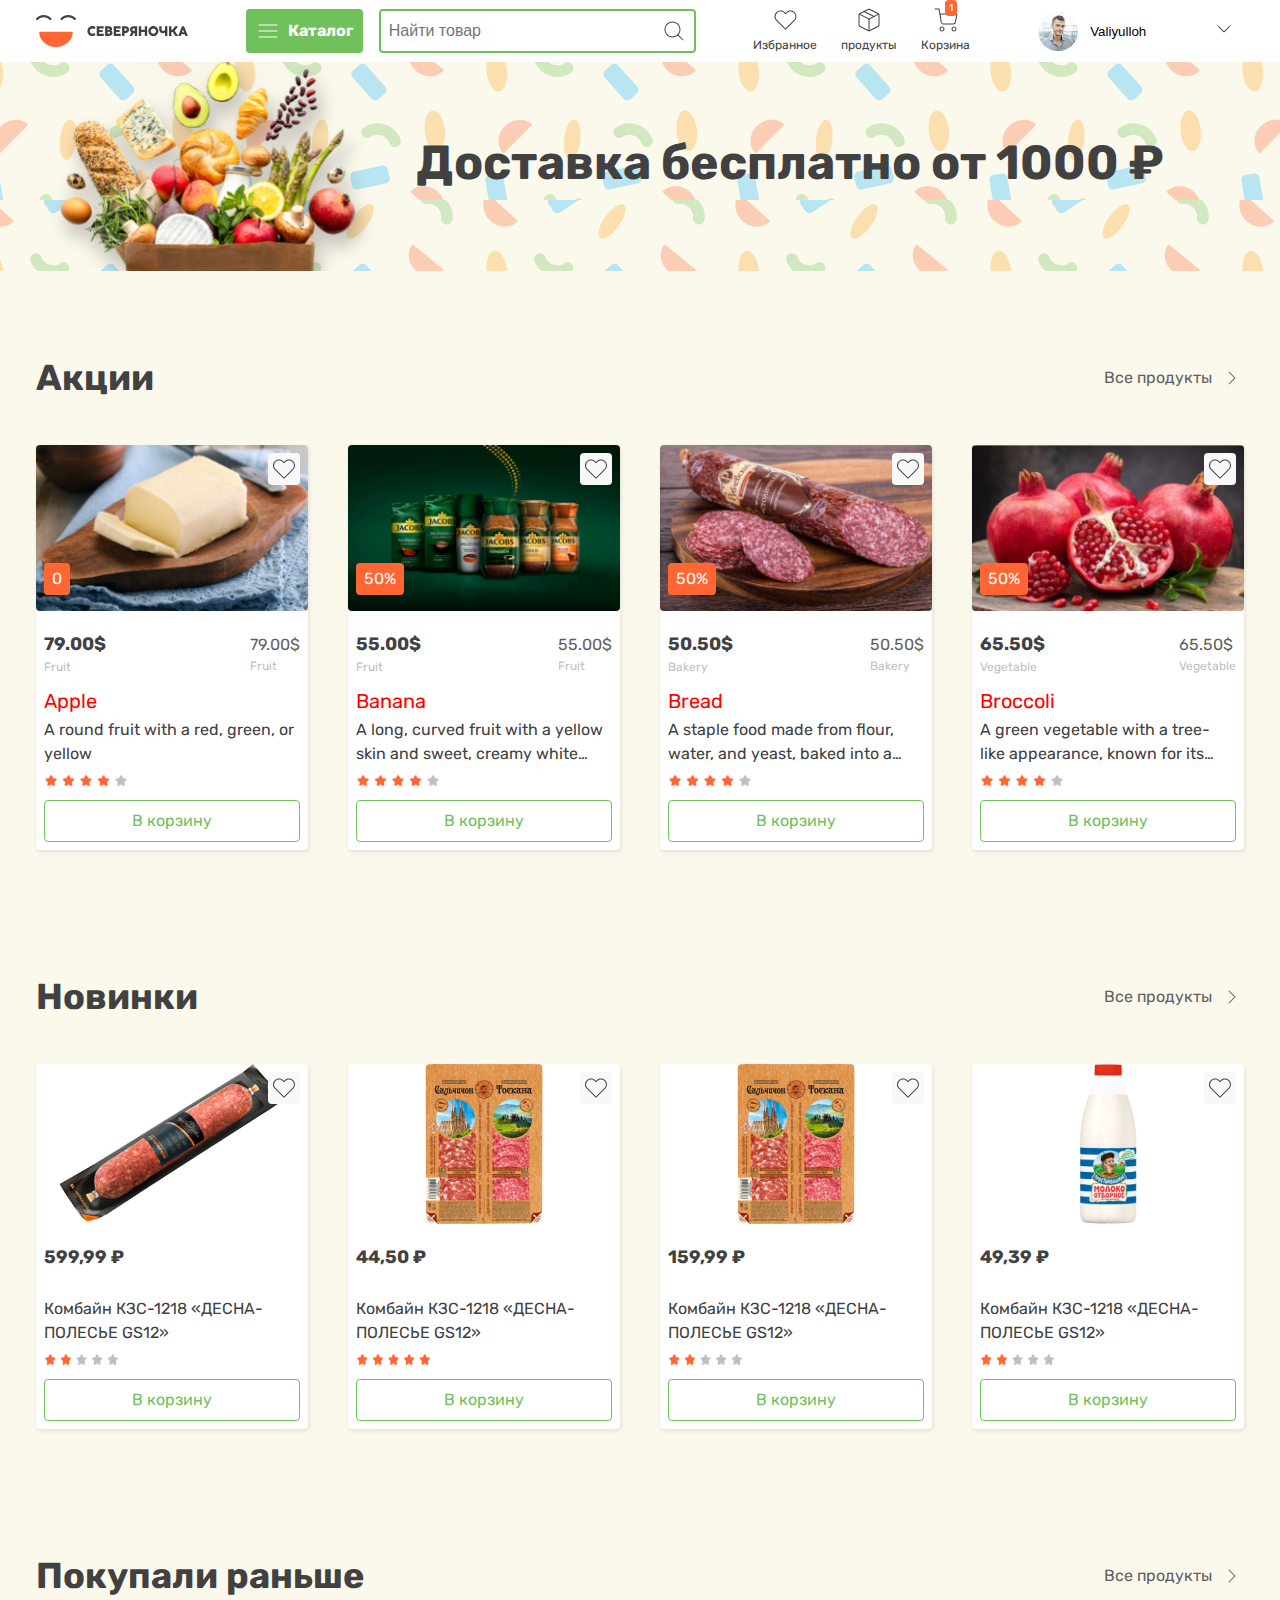
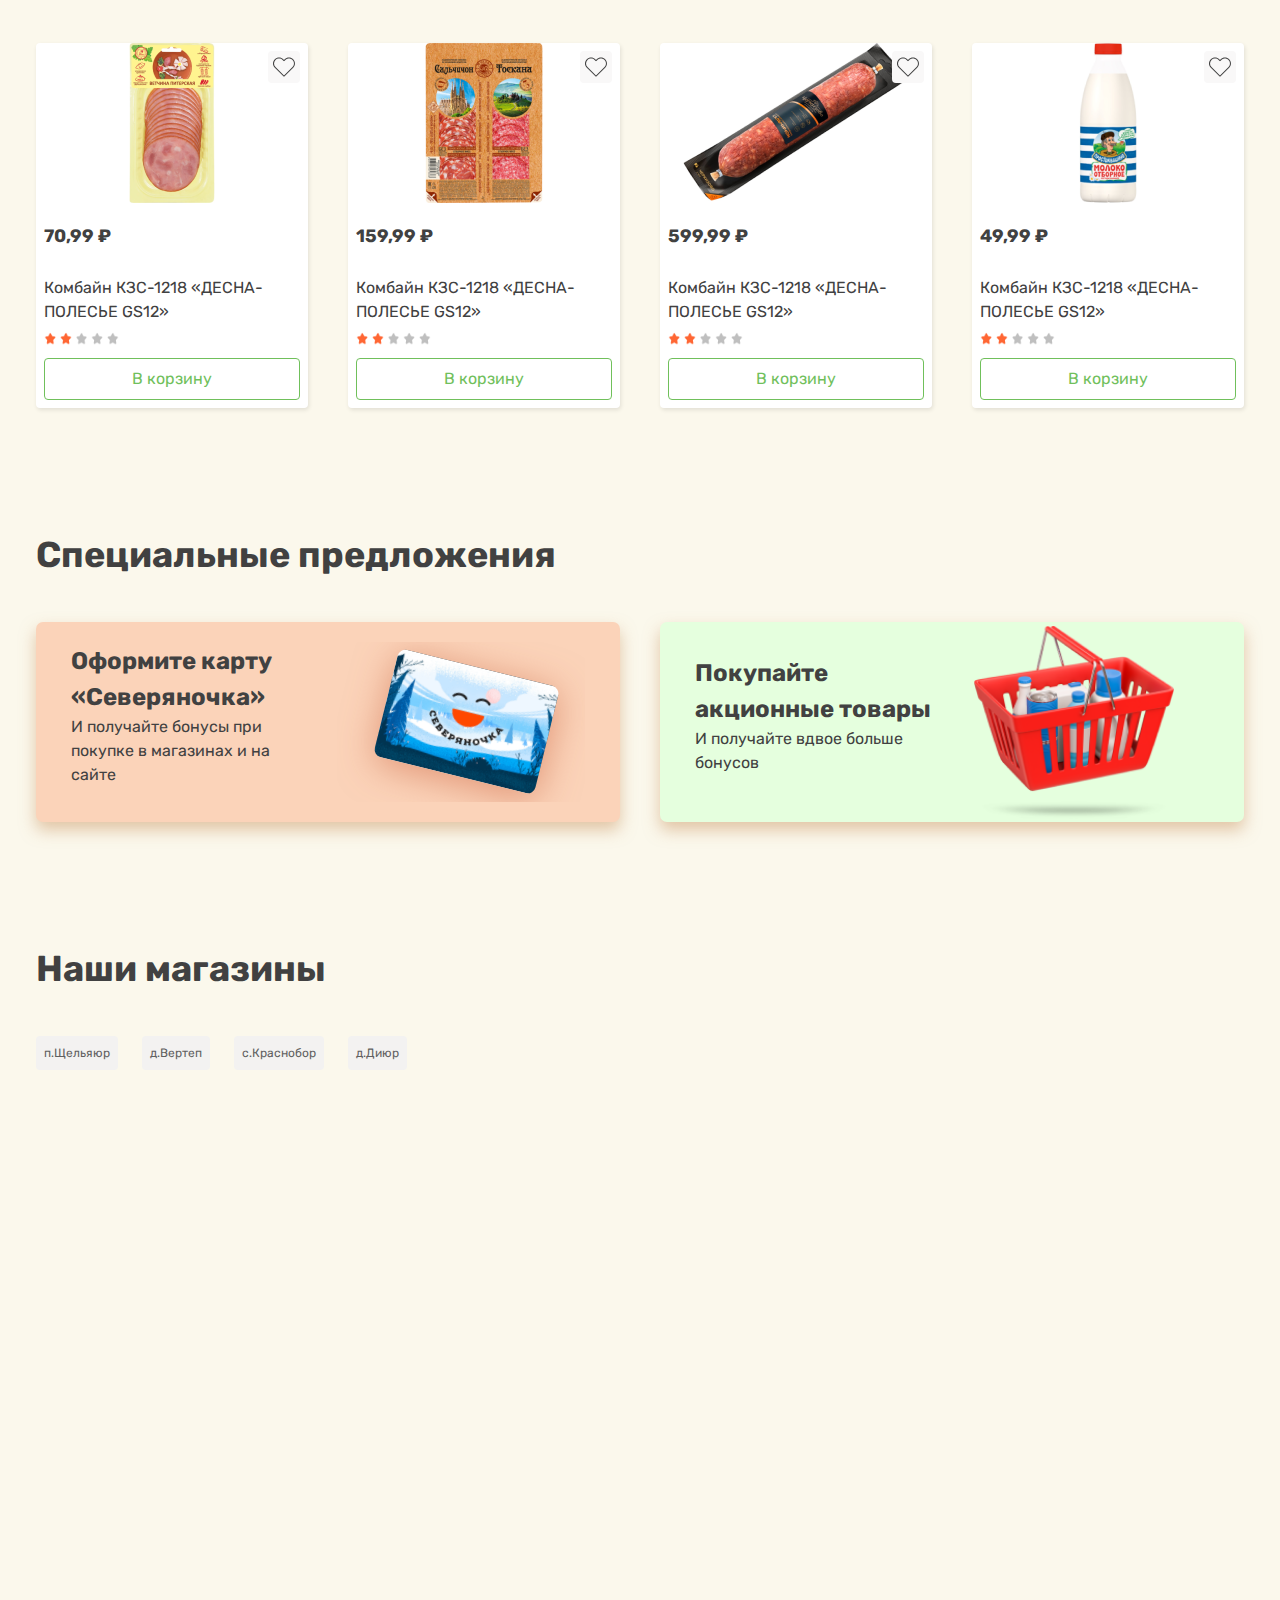
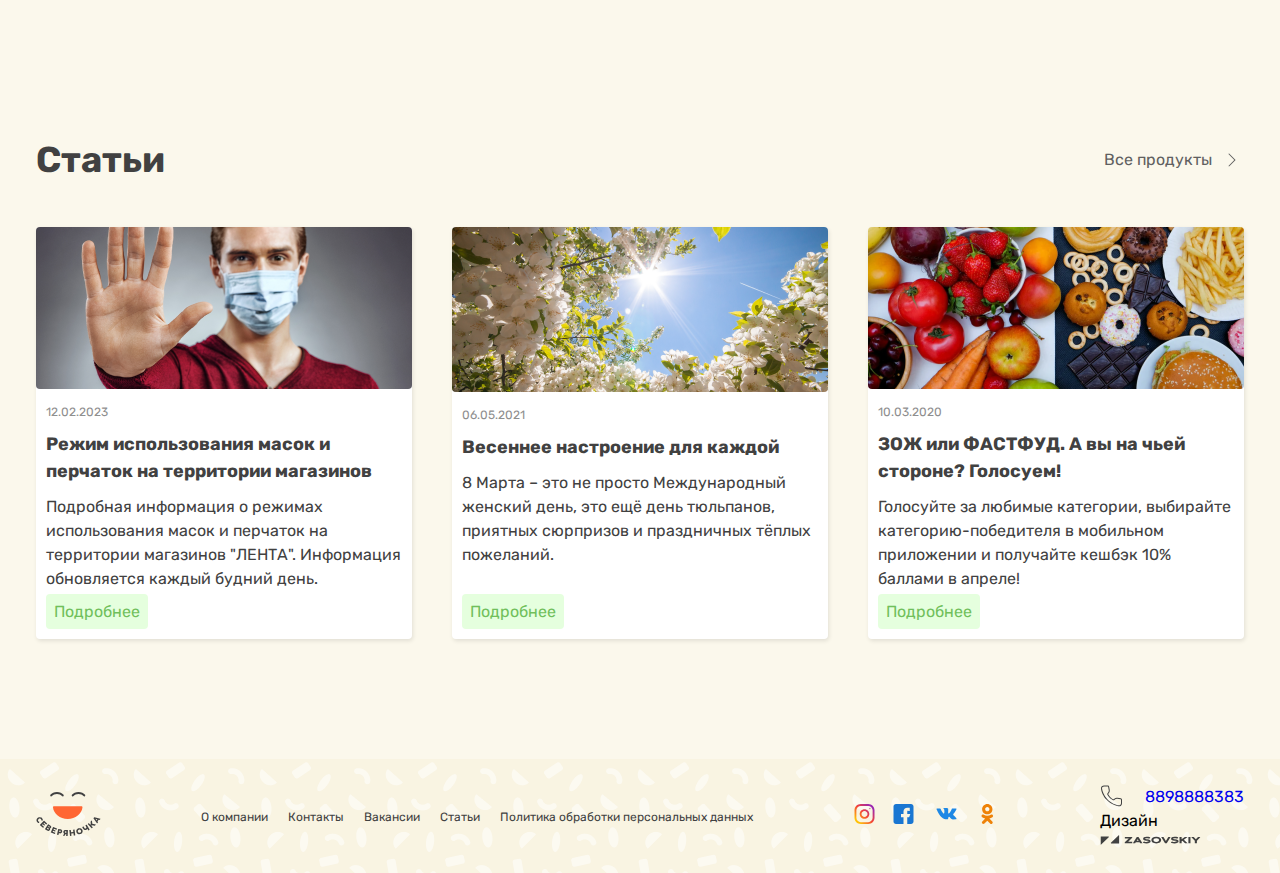
==== commit 2f838525: "ozgina bo'lsa ham" ====
--- a/index.html
+++ b/index.html
@@ -8,6 +8,23 @@
   <link rel="stylesheet" href="./sass/main/index.css" />
 </head>
 <body>
+  <div class="modal">
+    <div class="modal-content">
+      <button id="btn-close"><img src="./assets/images/products/x-mark.png" alt=""></button>
+      <h2>Вход</h2>
+      <form class="modal-form">
+        <div class="nomer">
+          <label for="number" class="leybl">Телефон</label>
+          <input type="number" id="number" name="number" placeholder="+998 90" pattern="^\+998(33|55|77|88|9\d{1})(\d{7})$" oninvalid="alert('Please enter a valid phone number')">
+        </div>
+        <button type="submit">Вход</button>
+      </form>
+      <div class="btns">
+        <button>Регистрация</button>
+        <button>Забыли пароль?</button>
+      </div>
+    </div>
+  </div>
   <header>
     <nav id="navbar">
         <div class="container">
@@ -36,7 +53,7 @@
                         </a>
                     </li>
                     <li>
-                        <a href="#" class="navbar__content__basket"><span>1</span><img
+                        <a href="./pages/basket.html" class="navbar__content__basket"><span>1</span><img
                                 src="./assets/images/index/shopping.basket/feather-icon/shopping-cart.svg" alt="" />
                             <p>Корзина</p>
                         </a>
@@ -454,12 +471,6 @@
       </div>
     </div>
   </footer>
-  <div class="autorization">
-    <div class="autorization-content">
-      <button id="btn-close"><img style="width: 24px; height: 24px; position: absolute; right: 0;" src="./assets/images/products/x-mark.png" alt=""></button>
-      <h2>Вход</h2>
-    </div>
-  </div>
   <script src="./js/main.js"></script>
   <script src="./js/product-data.js"></script>
   <script src="./js/home.js"></script>
--- a/sass/main/index.css
+++ b/sass/main/index.css
@@ -1,3 +1,4 @@
+@import url("https://fonts.googleapis.com/css2?family=Rubik&display=swap");
 @import url("https://fonts.googleapis.com/css2?family=Rubik&display=swap");
 *,
 *::after,
@@ -404,58 +405,456 @@
   transition: 0.5s;
 }
 
-#home {
-  padding-top: 55px;
-  background-image: url("../../assets/images/index/homebackground.png");
-}
-
-.home__content {
-  display: flex;
-  align-items: center;
-  gap: 18px;
-}
-@media (max-width: 650px) {
-  .home__content {
+*,
+*::after,
+*::before {
+  margin: 0;
+  padding: 0;
+  box-sizing: border-box;
+  list-style-type: none;
+  text-decoration: none;
+}
+
+.container {
+  max-width: 1248px;
+  width: 100%;
+  margin-left: auto;
+  margin-right: auto;
+  padding-left: 20px;
+  padding-right: 20px;
+}
+
+body {
+  scroll-behavior: smooth;
+}
+
+* {
+  margin: 0;
+  padding: 0;
+}
+
+body {
+  font-family: Rubik;
+}
+
+ul, a {
+  list-style-type: none;
+}
+
+a {
+  text-decoration: none;
+}
+
+button {
+  background: transparent;
+  border: none;
+  cursor: pointer;
+}
+
+footer {
+  background-image: url("../../assets/images/index/footerbg.png");
+  background-color: #f9f4e2;
+}
+
+.footer {
+  padding: 24px 0;
+  justify-content: space-between;
+}
+
+.footer__all {
+  display: flex;
+  justify-content: space-between;
+  gap: 20px;
+  align-items: center;
+  padding-bottom: 49px;
+}
+
+@media (min-width: 680px) {
+  .footer__all {
+    padding-bottom: 0;
+  }
+}
+@media (max-width: 700px) {
+  .footer__all {
+    display: flex;
+    flex-wrap: wrap;
+    align-items: center;
+    justify-items: center;
+    align-self: center;
+  }
+}
+.footer__links {
+  display: flex;
+  gap: 20px;
+  flex-wrap: wrap;
+}
+
+@media (max-width: 700px) {
+  .footer__links {
+    display: none;
+  }
+}
+.footer__links a {
+  color: #414141;
+  font-size: 12px;
+  line-height: 150%;
+}
+
+.footer__links2 {
+  display: none;
+}
+
+@media (max-width: 700px) {
+  .footer__links2 {
+    display: flex;
+    gap: 16px;
+    flex-wrap: wrap;
+  }
+}
+.footer__links2 a {
+  color: #414141;
+  font-size: 12px;
+  line-height: 150%;
+}
+
+.footer__socials {
+  display: grid;
+  gap: 40px;
+  align-items: center;
+  grid-template-columns: repeat(4, 1fr);
+  gap: 16px;
+}
+
+@media (max-width: 1120px) {
+  .footer__socials {
+    display: grid;
+    gap: 10px;
+    align-items: center;
+    grid-template-columns: repeat(2, auto);
+  }
+}
+.footer__last {
+  display: flex;
+  gap: 8px;
+  justify-content: flex-end;
+}
+
+.footer__last p {
+  color: #414141;
+  font-size: 12px;
+  line-height: 150%;
+}
+
+.footer__special {
+  display: none;
+  align-items: center;
+  justify-content: space-between;
+}
+
+@media (max-width: 680px) {
+  .footer__special {
+    display: flex;
+    position: fixed;
+    width: 100%;
+    gap: 10px;
+    bottom: 0;
+    padding: 10px;
+    right: 0;
+    background-color: #fff;
+  }
+}
+.footer__special__image {
+  padding: 10px;
+  align-items: center;
+  background-color: #70c05b;
+  border-radius: 4px;
+}
+
+.footer__special__image a {
+  color: #fff;
+  text-align: center;
+  font-size: 34px;
+  line-height: 150%;
+}
+
+.footer .footer__link__items img {
+  max-width: 90px;
+  width: 100%;
+}
+
+.footer__content__link {
+  text-align: center;
+  max-width: 400px;
+  padding: 0 10px;
+  width: 100%;
+  display: flex;
+  justify-content: space-between;
+}
+
+.footer__content__link h6,
+.footer__content__link p {
+  color: #414141;
+  text-align: center;
+  font-size: 8px;
+  line-height: 150%;
+}
+
+.footer__content li a {
+  text-align: center;
+}
+
+.footer__content__basket {
+  position: relative;
+}
+
+.footer__content__basket span {
+  position: absolute;
+  top: -17px;
+  right: 0px;
+  font-size: 10px;
+  color: #fff;
+  background-color: #ff6633;
+  padding: 2px 4px;
+  border-radius: 4px;
+}
+
+.footer__content__person {
+  display: flex;
+  align-items: center;
+  gap: 12px;
+}
+
+.parts {
+  display: flex;
+  gap: 20px;
+  align-items: center;
+}
+
+.navbar__content,
+.navbar__content__link,
+.navbar__content__search,
+.navbar__content__person,
+.search {
+  display: flex;
+  align-items: center;
+  text-align: center;
+  justify-content: space-between;
+}
+
+nav {
+  background-color: #fff;
+  position: fixed;
+  width: 100%;
+  z-index: 1;
+}
+
+.search {
+  max-width: 344px;
+  width: 100%;
+  justify-content: space-between;
+  border: 2px solid #70c05b;
+  padding: 8px;
+  border-radius: 4px;
+}
+
+.navbar__content {
+  justify-content: space-between;
+  padding: 8px 0px;
+  align-items: center;
+  gap: 20px;
+}
+
+.navbar__content__link {
+  display: none;
+  gap: 24px;
+}
+
+@media (min-width: 680px) {
+  .navbar__content__link {
+    display: flex;
+  }
+}
+.navbar__content__person {
+  gap: 12px;
+  padding-left: 10px;
+  display: none;
+}
+
+@media (min-width: 680px) {
+  .navbar__content__person {
+    display: flex;
+  }
+}
+.navbar__content__basket {
+  position: relative;
+}
+
+.navbar__content__basket span {
+  position: absolute;
+  top: -17px;
+  right: 13px;
+  font-size: 10px;
+  color: #fff;
+  background-color: #ff6633;
+  padding: 2px 4px;
+  border-radius: 4px;
+}
+
+.navbar__content__search {
+  max-width: 345px;
+  width: 100%;
+}
+
+@media (min-width: 950px) {
+  .navbar__content__search {
+    max-width: 450px;
+    width: 100%;
+  }
+}
+.navbar__content__search a {
+  padding: 10px;
+  margin-right: 16px;
+  border-radius: 4px;
+  display: flex;
+  gap: 8px;
+  align-items: center;
+  background-color: #70c05b;
+  display: none;
+}
+
+@media (min-width: 680px) {
+  .navbar__content__search a {
+    display: flex;
+  }
+}
+.navbar__content__search h6 {
+  color: #fff;
+  font-size: 16px;
+  line-height: 150%;
+}
+
+input {
+  max-width: 345px;
+  width: 100%;
+  outline: none;
+  border: none;
+  font-size: 16px;
+}
+
+ul li p {
+  font-size: 12px;
+  font-style: normal;
+  line-height: 150%;
+  color: #414141;
+}
+
+.navbar__content__image {
+  display: none;
+}
+
+@media (min-width: 1070px) {
+  .navbar__content__image {
     display: block;
-    text-align: center;
-  }
-}
-.home__content img {
-  max-width: 30%;
-  width: 100%;
-}
-@media (max-width: 650px) {
-  .home__content img {
-    max-width: 50%;
-    width: 100%;
-    margin-bottom: 10px;
-  }
-}
-.home__content h1 {
-  color: #414141;
-  text-align: center;
-  font-size: 48px;
+  }
+}
+.navbar__content__image2 {
+  display: block;
+}
+
+@media (min-width: 1070px) {
+  .navbar__content__image2 {
+    display: none;
+  }
+}
+.navbar__content .Hidden950 {
+  display: none;
+}
+
+@media (min-width: 950px) {
+  .navbar__content .Hidden950 {
+    display: block;
+  }
+}
+.hidden__catalog {
+  display: none;
+  transition: 1s;
+}
+
+.show-catalog {
+  transition: 1s;
+  display: grid;
+  gap: 20px;
+  align-items: start;
+  grid-template-columns: repeat(4, auto);
+  padding: 80px 0 16px;
+  justify-content: space-between;
+}
+
+@media (max-width: 900px) {
+  .show-catalog {
+    display: grid;
+    gap: 20px;
+    align-items: start;
+    grid-template-columns: repeat(2, auto);
+  }
+}
+@media (max-width: 450px) {
+  .show-catalog {
+    display: grid;
+    gap: 10px;
+    align-items: star;
+    grid-template-columns: repeat(2, auto);
+  }
+}
+@media (max-width: 340px) {
+  .show-catalog {
+    display: grid;
+    gap: 10px;
+    align-items: start;
+    grid-template-columns: repeat(1, auto);
+  }
+}
+.show-catalog .catalog__items {
+  margin-bottom: 24px;
+}
+
+@media (max-width: 380px) {
+  .show-catalog .catalog__items {
+    margin-bottom: 5px;
+  }
+}
+.show-catalog .catalog__links {
+  color: #414141;
+  font-size: 16px;
   font-weight: 700;
   line-height: 150%;
 }
-@media (max-width: 1130px) {
-  .home__content h1 {
-    font-size: 32px;
-  }
-}
-@media (max-width: 895px) {
-  .home__content h1 {
-    font-size: 25px;
-  }
-}
-@media (max-width: 430px) {
-  .home__content h1 {
-    font-size: 20px;
-  }
+
+@media (max-width: 500px) {
+  .show-catalog .catalog__links {
+    font-size: 12px;
+  }
+}
+.show-catalog .catalog__links:hover {
+  color: red;
+  transition: 0.5s;
 }
 
 #discount {
-  padding: 80px 0 120px;
+  padding: 200px 0;
+}
+
+.alert {
+  font-size: 24px;
+  color: #ff6633;
+}
+
+main {
+  background-color: #fbf8ec;
+}
+
+#discount {
+  padding: 140px 0 120px;
   background-color: #fbf8ec;
 }
 
@@ -526,13 +925,14 @@
   right: 8px;
   padding: 4px;
   background-color: #f9f8f8;
-  border-radius: 4px;
+  border-radius: 6px;
 }
 .discount__item__image {
   max-width: 500px;
   width: 100%;
   margin-left: auto;
   margin-right: auto;
+  border-radius: 4px;
 }
 .discount__item__main {
   display: grid;
@@ -625,10 +1025,6 @@
   margin-bottom: 18px;
 }
 
-.special120distance {
-  margin-top: 120px;
-}
-
 h4 {
   max-width: 252px;
   display: -webkit-box;
@@ -637,6 +1033,515 @@
   overflow: hidden;
 }
 
+.description {
+  font-size: 20px;
+  margin: 5px 0;
+  color: red;
+}
+
+.starimage {
+  max-width: 200px;
+  height: 30px;
+}
+
+.pagination {
+  display: flex;
+  gap: 7px;
+  align-items: center;
+  justify-content: center;
+  margin-top: -60px;
+  padding-bottom: 30px;
+}
+.pagination button {
+  height: 30px;
+  width: 30px;
+}
+.pagination img {
+  max-width: 30px;
+}
+
+.page-item {
+  border: 2.5px solid #ff6633;
+  border-radius: 20px;
+}
+
+.active {
+  background-color: #ff6633;
+}
+.active .page-link {
+  color: #fff;
+}
+
+.page-link {
+  font-weight: 600;
+  color: #414141;
+}
+
+.allproducts-main {
+  background: #FBF8EC;
+  padding-top: 80px;
+}
+
+.product-main {
+  padding-top: 68px !important;
+  background-color: #F9F4E2;
+  padding-left: 150px;
+}
+.product-main .ssilkalar {
+  padding-top: 24px;
+  display: flex;
+  align-items: center;
+  gap: 24px;
+}
+.product-main .ssilkalar a {
+  display: flex;
+  align-items: center;
+  gap: 24px;
+  color: #414141;
+  font-family: Rubik;
+  font-size: 12px;
+  font-weight: 400;
+  line-height: 18px;
+  letter-spacing: 0em;
+  text-align: left;
+}
+.product-main .mainyozuvlar h4 {
+  padding-top: 24px;
+  padding-bottom: 24px;
+  max-width: 1208px;
+  font-family: Rubik;
+  font-size: 24px;
+  font-weight: 700;
+  line-height: 36px;
+  letter-spacing: 0em;
+  text-align: left;
+}
+.product-main .karusel .carousel {
+  display: flex;
+}
+.product-main .karusel .carousel #show {
+  width: 504px;
+  height: 496px;
+}
+.product-main .karusel .carousel #show img {
+  width: 100%;
+  height: 100%;
+}
+.product-main .karusel .carousel .indicators {
+  display: flex;
+  flex-direction: column;
+  align-items: center;
+}
+.product-main .karusel .carousel .indicators img {
+  width: 100px;
+  height: 124px;
+}
+.product-main #discount {
+  background: transparent !important;
+}
+
+.basket-main {
+  padding-top: 68px !important;
+  background-color: #F9F4E2;
+  padding-left: 150px;
+}
+.basket-main .links {
+  padding-top: 24px;
+  display: flex;
+  align-items: center;
+  gap: 24px;
+}
+.basket-main .links a {
+  display: flex;
+  align-items: center;
+  gap: 24px;
+  color: #414141;
+  font-family: Rubik;
+  font-size: 12px;
+  font-weight: 400;
+  line-height: 18px;
+  letter-spacing: 0em;
+  text-align: left;
+}
+.basket-main .yoz {
+  padding-bottom: 65px;
+  font-family: Rubik;
+  font-size: 64px;
+  font-weight: 700;
+  line-height: 96px;
+  letter-spacing: 0em;
+  text-align: left;
+}
+.basket-main .addcart .container {
+  display: flex;
+  gap: 60px;
+}
+.basket-main .addcart .container .left .belgilash {
+  margin-bottom: 24px;
+  display: flex;
+  align-items: center;
+  gap: 40px;
+}
+.basket-main .addcart .container .left .belgilash .belgi {
+  display: flex;
+  align-items: center;
+  gap: 4px;
+  color: #606060;
+  font-family: Rubik;
+  font-size: 12px;
+  font-weight: 400;
+  line-height: 18px;
+  letter-spacing: 0em;
+  text-align: center;
+}
+.basket-main .addcart .container .left .belgilash .ochir {
+  font-family: Rubik;
+  font-size: 12px;
+  font-weight: 400;
+  line-height: 18px;
+  letter-spacing: 0em;
+  text-align: center;
+  color: #FF6633;
+}
+.basket-main .addcart .container .left .cards {
+  display: flex;
+  flex-direction: column;
+  gap: 24px;
+}
+.basket-main .addcart .container .left .cards .card {
+  background: #fff;
+  gap: 242px;
+  display: flex;
+  justify-content: space-between;
+}
+.basket-main .addcart .container .left .cards .card .birinchibolak {
+  display: flex;
+  gap: 8px;
+}
+.basket-main .addcart .container .left .cards .card .birinchibolak .yozuv {
+  display: flex;
+  flex-direction: column;
+  justify-content: space-around;
+}
+.basket-main .addcart .container .left .cards .card .birinchibolak .yozuv h5 {
+  font-family: Rubik;
+  font-size: 16px;
+  font-weight: 400;
+  line-height: 24px;
+  letter-spacing: 0em;
+  text-align: left;
+}
+.basket-main .addcart .container .left .cards .card .birinchibolak .yozuv h6 {
+  gap: 3px;
+  display: flex;
+  font-family: Roboto;
+  font-size: 12px;
+  font-weight: 700;
+  line-height: 18px;
+  letter-spacing: 0em;
+  text-align: left;
+  color: #414141;
+}
+.basket-main .addcart .container .left .cards .card .birinchibolak .yozuv h6 p {
+  color: #606060;
+  font-family: Rubik;
+  font-size: 12px;
+  font-weight: 400;
+  line-height: 18px;
+  letter-spacing: 0em;
+  text-align: left;
+}
+.basket-main .addcart .container .left .cards .card .ikkinchibolak {
+  display: flex;
+  gap: 40px;
+}
+.basket-main .addcart .container .left .cards .card .ikkinchibolak h4 {
+  padding-right: 8px;
+  padding-top: 8px;
+  font-family: Rubik;
+  font-size: 18px;
+  font-weight: 700;
+  line-height: 27px;
+  letter-spacing: 0em;
+  text-align: right;
+  color: #414141;
+}
+.basket-main .addcart .container .left .cards .card .ikkinchibolak p {
+  padding-right: 8px;
+  font-family: Roboto;
+  font-size: 16px;
+  font-weight: 400;
+  line-height: 24px;
+  letter-spacing: 0em;
+  text-align: right;
+  color: #8F8F8F;
+  text-decoration: line-through;
+}
+.basket-main .addcart .container .left .cards .card .ikkinchibolak .btns {
+  display: flex;
+  align-items: center;
+  justify-content: center;
+}
+.basket-main .addcart .container .left .cards .card .ikkinchibolak .btns .bir {
+  width: 33px;
+  height: 40px;
+  border-radius: 4px 0 0 4px;
+  background: #70C05B;
+}
+.basket-main .addcart .container .left .cards .card .ikkinchibolak .btns .ikki {
+  width: 33px;
+  height: 40px;
+  background: #70C05B;
+}
+.basket-main .addcart .container .left .cards .card .ikkinchibolak .btns .uch {
+  width: 33px;
+  height: 40px;
+  background: #70C05B;
+  border-radius: 0 4px 4px 0;
+}
+.basket-main .addcart .container .left .cards .card .ikkinchibolak .btns button {
+  color: #FFF;
+  font-family: Rubik;
+  font-size: 16px;
+  font-weight: 400;
+  line-height: 24px;
+  letter-spacing: 0em;
+  text-align: center;
+}
+
+#home {
+  padding-top: 55px;
+  background-image: url("../../assets/images/index/homebackground.png");
+}
+
+.home__content {
+  display: flex;
+  align-items: center;
+  gap: 18px;
+}
+@media (max-width: 650px) {
+  .home__content {
+    display: block;
+    text-align: center;
+  }
+}
+.home__content img {
+  max-width: 30%;
+  width: 100%;
+}
+@media (max-width: 650px) {
+  .home__content img {
+    max-width: 50%;
+    width: 100%;
+    margin-bottom: 10px;
+  }
+}
+.home__content h1 {
+  color: #414141;
+  text-align: center;
+  font-size: 48px;
+  font-weight: 700;
+  line-height: 150%;
+}
+@media (max-width: 1130px) {
+  .home__content h1 {
+    font-size: 32px;
+  }
+}
+@media (max-width: 895px) {
+  .home__content h1 {
+    font-size: 25px;
+  }
+}
+@media (max-width: 430px) {
+  .home__content h1 {
+    font-size: 20px;
+  }
+}
+
+#discount {
+  padding: 80px 0 120px;
+  background-color: #fbf8ec;
+}
+
+.discount__item__top {
+  margin-bottom: 40px;
+  display: flex;
+  justify-content: space-between;
+}
+.discount h1 {
+  color: #414141;
+  font-size: 36px;
+  font-weight: 700;
+  line-height: 150%;
+}
+@media (max-width: 550px) {
+  .discount h1 {
+    font-size: 25px;
+  }
+}
+@media (max-width: 280px) {
+  .discount h1 {
+    font-size: 18px;
+  }
+}
+.discount a {
+  display: flex;
+  align-items: center;
+  gap: 8px;
+}
+.discount a p {
+  color: #606060;
+  font-size: 16px;
+  line-height: 150%;
+}
+@media (max-width: 550px) {
+  .discount a p {
+    font-size: 12px;
+  }
+}
+@media (max-width: 280px) {
+  .discount a p {
+    font-size: 8px;
+  }
+}
+.discount__item__card {
+  max-height: 500px;
+  height: 100%;
+  position: relative;
+  background-color: #fff;
+  border-radius: 4px;
+  box-shadow: 1px 2px 4px 0px rgba(0, 0, 0, 0.1);
+}
+.discount__item__card h6 {
+  position: absolute;
+  top: 118px;
+  left: 8px;
+  padding: 4px 8px;
+  background-color: #ff6633;
+  border-radius: 4px;
+  color: #fff;
+  font-size: 16px;
+  font-weight: 400;
+  line-height: 150%;
+}
+.discount__item__heart {
+  position: absolute;
+  top: 8px;
+  right: 8px;
+  padding: 4px;
+  background-color: #f9f8f8;
+  border-radius: 4px;
+}
+.discount__item__image {
+  max-width: 500px;
+  width: 100%;
+  margin-left: auto;
+  margin-right: auto;
+}
+.discount__item__main {
+  display: grid;
+  gap: 40px;
+  align-items: center;
+  grid-template-columns: repeat(4, 1fr);
+}
+@media (max-width: 1100px) {
+  .discount__item__main {
+    display: grid;
+    gap: 20px;
+    align-items: center;
+    grid-template-columns: repeat(3, 1fr);
+  }
+}
+@media (max-width: 710px) {
+  .discount__item__main {
+    display: grid;
+    gap: 20px;
+    align-items: center;
+    grid-template-columns: repeat(2, 1fr);
+  }
+}
+@media (max-width: 484px) {
+  .discount__item__main {
+    display: grid;
+    gap: 40px;
+    align-items: center;
+    grid-template-columns: repeat(1, auto);
+  }
+}
+.discount__details {
+  padding: 8px;
+}
+.discount__details img {
+  padding: 8px 0;
+}
+.discount__details h4 {
+  color: #414141;
+  font-size: 16px;
+  line-height: 150%;
+  font-weight: 400;
+}
+@media (max-width: 1090px) {
+  .discount__details h4 {
+    font-size: 12px;
+  }
+}
+.discount__details a {
+  color: #70c05b;
+  font-size: 16px;
+  line-height: 150%;
+  text-align: center;
+  justify-content: center;
+  border-radius: 4px;
+  padding: 8px;
+  border: 1px solid #70c05b;
+}
+.discount__details a:hover {
+  background-color: #ff6633;
+  transition: 0.5s;
+  color: #fff;
+  border: none;
+}
+.discount__payment {
+  display: flex;
+  justify-content: space-between;
+  align-items: center;
+  padding: 8px 0;
+}
+.discount__payment h2,
+.discount__payment h3,
+.discount__payment p {
+  color: #414141;
+  font-size: 18px;
+  font-weight: 700;
+  line-height: 150%;
+}
+.discount__payment p {
+  color: #bfbfbf;
+  font-size: 12px;
+  font-weight: 400;
+}
+.discount__payment h3 {
+  color: #606060;
+  font-size: 16px;
+  font-weight: 400;
+}
+.discount__value {
+  margin-bottom: 18px;
+}
+
+.special120distance {
+  margin-top: 120px;
+}
+
+h4 {
+  max-width: 252px;
+  display: -webkit-box;
+  -webkit-box-orient: vertical;
+  -webkit-line-clamp: 2;
+  overflow: hidden;
+}
+
 .starimage {
   max-width: 200px;
   height: 30px;
@@ -939,28 +1844,21 @@
   box-sizing: border-box;
 }
 
-.autorization {
+.modal {
   position: fixed;
   top: 0;
   left: 0;
   width: 100%;
   height: 100vh;
-  background-color: rgba(252, 213, 186, 0.8);
-  display: none !important;
+  background-color: rgba(255, 0, 0, 0.2);
+  display: none;
   align-items: center;
   justify-content: center;
   animation: modalScale 0.3s linear alternate;
 }
-.autorization-content {
-  width: 40%;
-  padding: 20px;
-  border-radius: 10px;
-  box-shadow: 3px 3px 10px 5px rgba(0, 0, 0, 0.5);
-  background: #fff;
-}
-.autorization-content h2 {
+.modal h2 {
+  padding-bottom: 32px;
   padding-top: 32px;
-  text-align: center;
   font-family: Rubik;
   font-size: 24px;
   font-weight: 700;
@@ -969,17 +1867,124 @@
   text-align: center;
 }
 
-.autorization.open {
-  position: fixed;
-  top: 0;
-  left: 0;
-  width: 100%;
-  height: 100vh;
-  background-color: rgba(252, 213, 186, 0.8);
-  display: flex;
-  align-items: center;
-  justify-content: center;
-  animation: modalScale 0.3s linear alternate;
+.modal-form .nomer {
+  display: flex;
+  flex-direction: column;
+}
+.modal-form .nomer .leybl {
+  padding-left: 60px;
+  font-family: Rubik;
+  font-size: 18px;
+  font-weight: 400;
+  line-height: 27px;
+  letter-spacing: 0em;
+  text-align: left;
+  color: #8F8F8F;
+}
+.modal-form .nomer #number {
+  padding-left: 16px;
+  width: 260px;
+  height: 60px;
+  border: 2px solid #70C05B;
+  border-radius: 4px;
+  margin-left: 60px;
+  margin-right: 60px;
+  font-family: Rubik;
+  font-size: 24px;
+  font-weight: 400;
+  line-height: 36px;
+  letter-spacing: 0em;
+  text-align: left;
+  color: #414141;
+}
+.modal-form .nomer input::-moz-placeholder {
+  color: #414141;
+  margin-left: 16px;
+  font-family: Rubik;
+  font-size: 24px;
+  font-weight: 400;
+  line-height: 36px;
+  letter-spacing: 0em;
+  text-align: left;
+}
+.modal-form .nomer input::placeholder {
+  color: #414141;
+  margin-left: 16px;
+  font-family: Rubik;
+  font-size: 24px;
+  font-weight: 400;
+  line-height: 36px;
+  letter-spacing: 0em;
+  text-align: left;
+}
+.modal-form button {
+  margin-top: 32px;
+  margin-bottom: 32px;
+  width: 260px;
+  height: 68px;
+  border-radius: 4px;
+  margin-left: 60px;
+  margin-right: 60px;
+  background: #FCD5BA;
+  color: #FF6633;
+  font-family: Rubik;
+  font-size: 24px;
+  font-weight: 400;
+  line-height: 36px;
+  letter-spacing: 0em;
+  text-align: center;
+}
+
+.modal.open {
+  display: flex;
+}
+
+#btn-close {
+  width: 40px;
+  height: 40px;
+  padding: 8px;
+  border-radius: 4px;
+  gap: 8px;
+  background: #F3F2F1;
+  margin-left: 89.5%;
+}
+#btn-close img {
+  width: 13px;
+  height: 13px;
+}
+
+.modal-content {
+  max-width: 420px;
+  border-radius: 10px;
+  box-shadow: 3px 3px 10px 5px rgba(0, 0, 0, 0.5);
+  background: #fff;
+}
+.modal-content .btns {
+  margin-left: 60px;
+  margin-right: 60px;
+  margin-bottom: 40px;
+  display: flex;
+  align-items: center;
+  gap: 16px;
+}
+.modal-content .btns button {
+  width: 121px;
+  height: 32px;
+  border-radius: 4px;
+  border: 1px solid #fff;
+  gap: 8px;
+  font-family: Rubik;
+  font-size: 12px;
+  font-weight: 400;
+  line-height: 18px;
+  letter-spacing: 0em;
+  text-align: center;
+  color: #606060;
+  transition: 0.5s;
+}
+.modal-content .btns button:hover {
+  color: #70C05B;
+  border: 1px solid #70C05B;
 }
 
 @keyframes modalScale {
